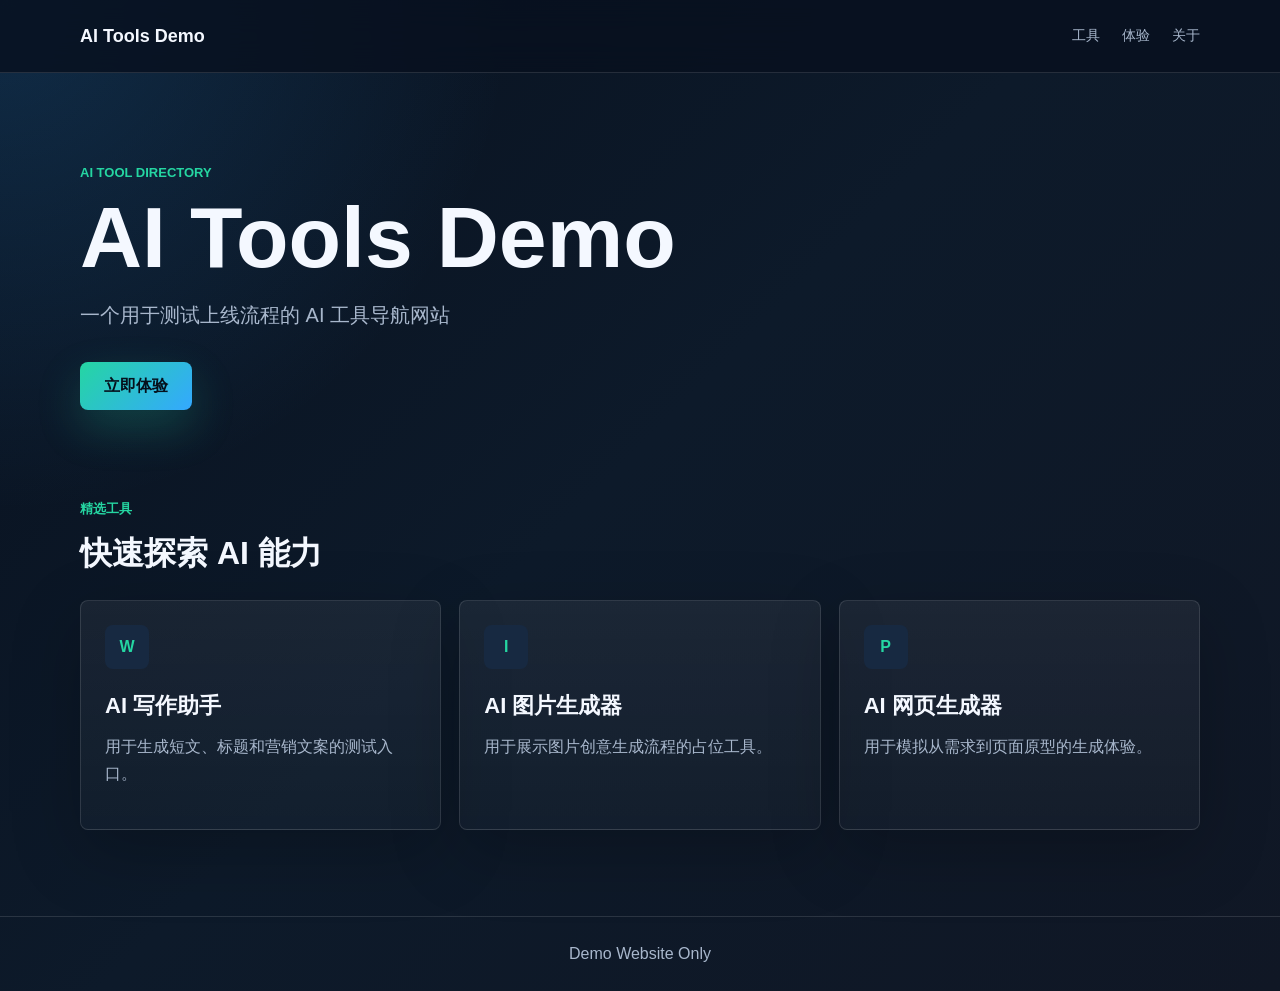
==== index.html @ 5ecd450c "Add static AI tools demo site" ====
<!DOCTYPE html>
<html lang="zh-CN">
  <head>
    <meta charset="UTF-8" />
    <meta name="viewport" content="width=device-width, initial-scale=1.0" />
    <title>AI Tools Demo</title>
    <link rel="stylesheet" href="style.css" />
  </head>
  <body>
    <header class="site-header">
      <nav class="nav" aria-label="主导航">
        <a class="brand" href="#">AI Tools Demo</a>
        <div class="nav-links">
          <a href="#tools">工具</a>
          <a href="#experience">体验</a>
          <a href="#about">关于</a>
        </div>
      </nav>
    </header>

    <main>
      <section class="hero" id="experience">
        <div class="hero-content">
          <p class="eyebrow">AI Tool Directory</p>
          <h1>AI Tools Demo</h1>
          <p class="intro">一个用于测试上线流程的 AI 工具导航网站</p>
          <button class="primary-button" type="button" id="tryButton">
            立即体验
          </button>
        </div>
      </section>

      <section class="tools-section" id="tools" aria-labelledby="tools-title">
        <div class="section-heading">
          <p class="eyebrow">精选工具</p>
          <h2 id="tools-title">快速探索 AI 能力</h2>
        </div>

        <div class="tool-grid">
          <article class="tool-card">
            <div class="tool-icon" aria-hidden="true">W</div>
            <h3>AI 写作助手</h3>
            <p>用于生成短文、标题和营销文案的测试入口。</p>
          </article>

          <article class="tool-card">
            <div class="tool-icon" aria-hidden="true">I</div>
            <h3>AI 图片生成器</h3>
            <p>用于展示图片创意生成流程的占位工具。</p>
          </article>

          <article class="tool-card">
            <div class="tool-icon" aria-hidden="true">P</div>
            <h3>AI 网页生成器</h3>
            <p>用于模拟从需求到页面原型的生成体验。</p>
          </article>
        </div>
      </section>
    </main>

    <footer class="site-footer" id="about">
      Demo Website Only
    </footer>

    <script src="script.js"></script>
  </body>
</html>
---- style.css ----
:root {
  color-scheme: dark;
  --bg: #08111f;
  --surface: #111d2e;
  --surface-light: #172941;
  --text: #f4f8ff;
  --muted: #a8b7cc;
  --line: rgba(255, 255, 255, 0.12);
  --accent: #25d6a2;
  --accent-strong: #34a8ff;
}

* {
  box-sizing: border-box;
}

body {
  margin: 0;
  min-height: 100vh;
  font-family: Arial, Helvetica, sans-serif;
  background:
    radial-gradient(circle at top left, rgba(52, 168, 255, 0.18), transparent 32rem),
    linear-gradient(135deg, #08111f 0%, #0d1a2a 48%, #101725 100%);
  color: var(--text);
}

a {
  color: inherit;
  text-decoration: none;
}

.site-header {
  position: sticky;
  top: 0;
  z-index: 10;
  border-bottom: 1px solid var(--line);
  background: rgba(8, 17, 31, 0.82);
  backdrop-filter: blur(16px);
}

.nav {
  width: min(1120px, calc(100% - 32px));
  margin: 0 auto;
  min-height: 72px;
  display: flex;
  align-items: center;
  justify-content: space-between;
  gap: 20px;
}

.brand {
  font-size: 18px;
  font-weight: 800;
}

.nav-links {
  display: flex;
  gap: 22px;
  color: var(--muted);
  font-size: 14px;
}

.nav-links a:hover {
  color: var(--text);
}

.hero {
  width: min(1120px, calc(100% - 32px));
  margin: 0 auto;
  padding: 92px 0 56px;
}

.hero-content {
  max-width: 760px;
}

.eyebrow {
  margin: 0 0 14px;
  color: var(--accent);
  font-size: 13px;
  font-weight: 700;
  letter-spacing: 0;
  text-transform: uppercase;
}

h1,
h2,
h3,
p {
  margin-top: 0;
}

h1 {
  margin-bottom: 18px;
  font-size: clamp(48px, 8vw, 86px);
  line-height: 1;
}

.intro {
  max-width: 620px;
  margin-bottom: 30px;
  color: var(--muted);
  font-size: 20px;
  line-height: 1.7;
}

.primary-button {
  min-height: 48px;
  padding: 0 24px;
  border: 0;
  border-radius: 8px;
  background: linear-gradient(135deg, var(--accent), var(--accent-strong));
  color: #05101c;
  cursor: pointer;
  font-size: 16px;
  font-weight: 800;
  box-shadow: 0 18px 44px rgba(37, 214, 162, 0.22);
}

.primary-button:hover {
  transform: translateY(-1px);
}

.tools-section {
  width: min(1120px, calc(100% - 32px));
  margin: 0 auto;
  padding: 34px 0 86px;
}

.section-heading {
  margin-bottom: 24px;
}

.section-heading h2 {
  margin-bottom: 0;
  font-size: 32px;
}

.tool-grid {
  display: grid;
  grid-template-columns: repeat(3, minmax(0, 1fr));
  gap: 18px;
}

.tool-card {
  min-height: 230px;
  padding: 24px;
  border: 1px solid var(--line);
  border-radius: 8px;
  background: linear-gradient(180deg, rgba(255, 255, 255, 0.06), rgba(255, 255, 255, 0.025));
  box-shadow: 0 22px 70px rgba(0, 0, 0, 0.22);
}

.tool-icon {
  width: 44px;
  height: 44px;
  margin-bottom: 22px;
  border-radius: 8px;
  display: grid;
  place-items: center;
  background: var(--surface-light);
  color: var(--accent);
  font-weight: 900;
}

.tool-card h3 {
  margin-bottom: 12px;
  font-size: 22px;
}

.tool-card p {
  margin-bottom: 0;
  color: var(--muted);
  line-height: 1.7;
}

.site-footer {
  border-top: 1px solid var(--line);
  padding: 28px 16px;
  color: var(--muted);
  text-align: center;
}

@media (max-width: 760px) {
  .nav {
    min-height: 64px;
    align-items: flex-start;
    flex-direction: column;
    justify-content: center;
    padding: 12px 0;
  }

  .nav-links {
    width: 100%;
    justify-content: space-between;
    gap: 12px;
  }

  .hero {
    padding: 64px 0 42px;
  }

  h1 {
    font-size: 48px;
  }

  .intro {
    font-size: 18px;
  }

  .primary-button {
    width: 100%;
  }

  .tool-grid {
    grid-template-columns: 1fr;
  }
}
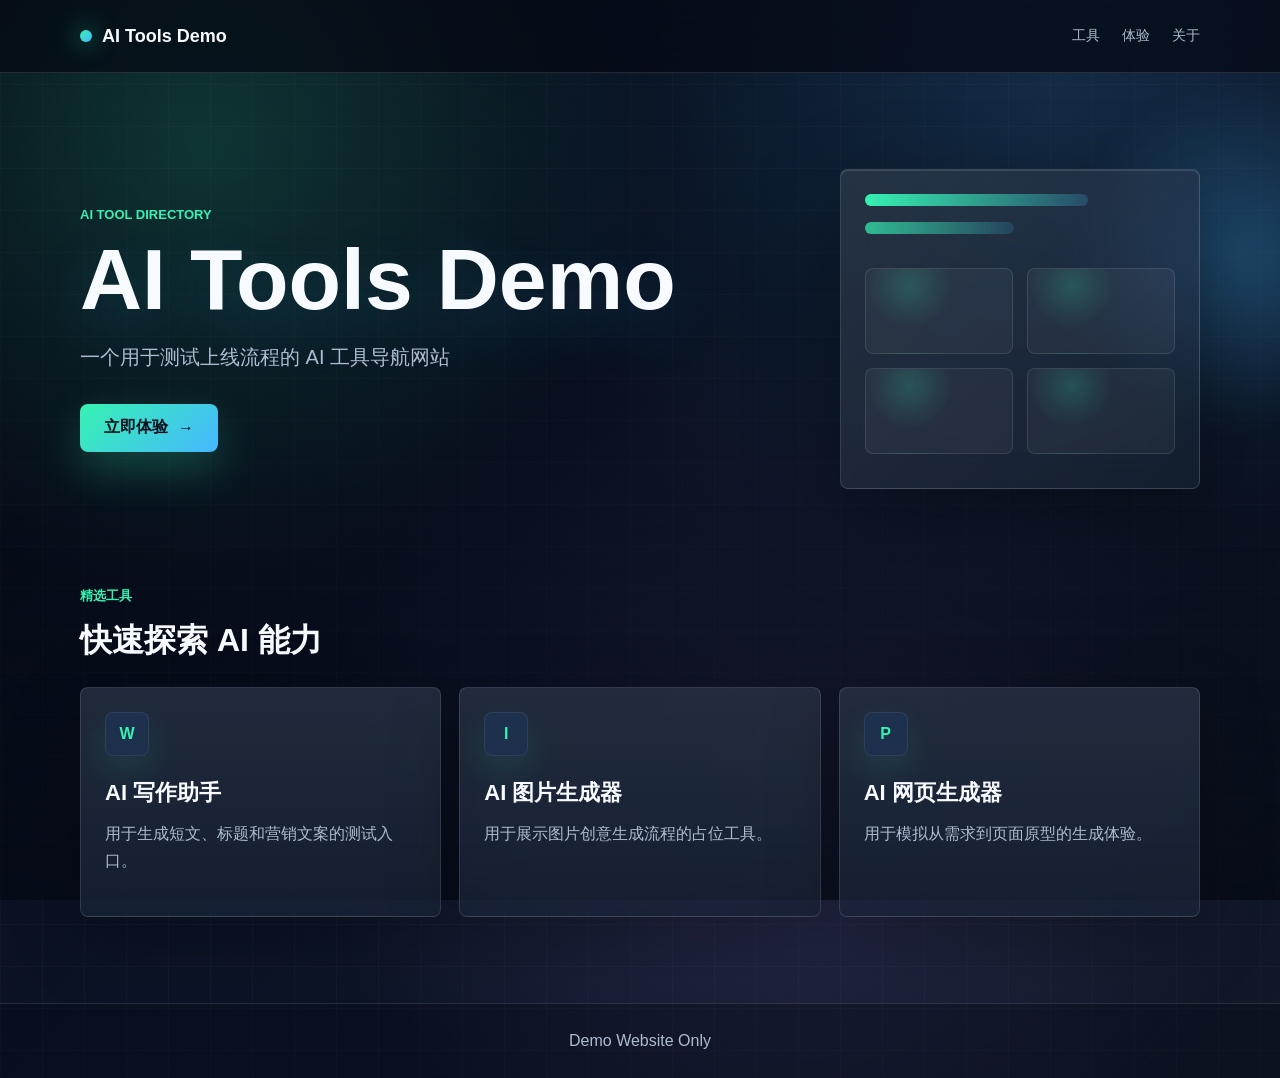
==== commit 250f090c: "initial demo website" ====
--- a/index.html
+++ b/index.html
@@ -7,9 +7,13 @@
     <link rel="stylesheet" href="style.css" />
   </head>
   <body>
+    <div class="page-glow" aria-hidden="true"></div>
     <header class="site-header">
       <nav class="nav" aria-label="主导航">
-        <a class="brand" href="#">AI Tools Demo</a>
+        <a class="brand" href="#">
+          <span class="brand-mark" aria-hidden="true"></span>
+          AI Tools Demo
+        </a>
         <div class="nav-links">
           <a href="#tools">工具</a>
           <a href="#experience">体验</a>
@@ -25,8 +29,19 @@
           <h1>AI Tools Demo</h1>
           <p class="intro">一个用于测试上线流程的 AI 工具导航网站</p>
           <button class="primary-button" type="button" id="tryButton">
-            立即体验
+            <span>立即体验</span>
+            <span aria-hidden="true">→</span>
           </button>
+        </div>
+        <div class="hero-panel" aria-hidden="true">
+          <div class="panel-line"></div>
+          <div class="panel-line short"></div>
+          <div class="panel-grid">
+            <span></span>
+            <span></span>
+            <span></span>
+            <span></span>
+          </div>
         </div>
       </section>
 
--- a/style.css
+++ b/style.css
@@ -1,13 +1,15 @@
 :root {
   color-scheme: dark;
-  --bg: #08111f;
-  --surface: #111d2e;
-  --surface-light: #172941;
-  --text: #f4f8ff;
-  --muted: #a8b7cc;
+  --bg: #050914;
+  --surface: rgba(13, 25, 46, 0.78);
+  --surface-light: rgba(29, 50, 82, 0.8);
+  --text: #f7fbff;
+  --muted: #aebbd0;
   --line: rgba(255, 255, 255, 0.12);
-  --accent: #25d6a2;
-  --accent-strong: #34a8ff;
+  --accent: #36f2b2;
+  --accent-strong: #46b7ff;
+  --accent-warm: #a78bfa;
+  --shadow: rgba(0, 0, 0, 0.36);
 }
 
 * {
@@ -19,9 +21,34 @@
   min-height: 100vh;
   font-family: Arial, Helvetica, sans-serif;
   background:
-    radial-gradient(circle at top left, rgba(52, 168, 255, 0.18), transparent 32rem),
-    linear-gradient(135deg, #08111f 0%, #0d1a2a 48%, #101725 100%);
+    linear-gradient(rgba(255, 255, 255, 0.025) 1px, transparent 1px),
+    linear-gradient(90deg, rgba(255, 255, 255, 0.025) 1px, transparent 1px),
+    radial-gradient(circle at 16% 14%, rgba(54, 242, 178, 0.22), transparent 28rem),
+    radial-gradient(circle at 82% 10%, rgba(70, 183, 255, 0.18), transparent 34rem),
+    radial-gradient(circle at 62% 74%, rgba(167, 139, 250, 0.16), transparent 30rem),
+    linear-gradient(135deg, #050914 0%, #0b1426 48%, #111827 100%);
+  background-size: 42px 42px, 42px 42px, auto, auto, auto, auto;
   color: var(--text);
+  overflow-x: hidden;
+}
+
+body::before {
+  position: fixed;
+  inset: 0;
+  pointer-events: none;
+  content: "";
+  background: linear-gradient(180deg, rgba(5, 9, 20, 0.08), rgba(5, 9, 20, 0.72));
+}
+
+.page-glow {
+  position: fixed;
+  top: 78px;
+  right: -140px;
+  width: 360px;
+  height: 360px;
+  pointer-events: none;
+  background: radial-gradient(circle, rgba(70, 183, 255, 0.28), transparent 68%);
+  filter: blur(12px);
 }
 
 a {
@@ -34,7 +61,7 @@
   top: 0;
   z-index: 10;
   border-bottom: 1px solid var(--line);
-  background: rgba(8, 17, 31, 0.82);
+  background: rgba(5, 9, 20, 0.72);
   backdrop-filter: blur(16px);
 }
 
@@ -49,8 +76,19 @@
 }
 
 .brand {
+  display: inline-flex;
+  align-items: center;
+  gap: 10px;
   font-size: 18px;
   font-weight: 800;
+}
+
+.brand-mark {
+  width: 12px;
+  height: 12px;
+  border-radius: 999px;
+  background: linear-gradient(135deg, var(--accent), var(--accent-strong));
+  box-shadow: 0 0 24px rgba(54, 242, 178, 0.82);
 }
 
 .nav-links {
@@ -60,14 +98,25 @@
   font-size: 14px;
 }
 
+.nav-links a {
+  transition: color 180ms ease, transform 180ms ease;
+}
+
 .nav-links a:hover {
   color: var(--text);
+  transform: translateY(-1px);
 }
 
 .hero {
   width: min(1120px, calc(100% - 32px));
   margin: 0 auto;
-  padding: 92px 0 56px;
+  padding: 96px 0 64px;
+  display: grid;
+  grid-template-columns: minmax(0, 1fr) 360px;
+  align-items: center;
+  gap: 44px;
+  position: relative;
+  z-index: 1;
 }
 
 .hero-content {
@@ -94,6 +143,8 @@
   margin-bottom: 18px;
   font-size: clamp(48px, 8vw, 86px);
   line-height: 1;
+  letter-spacing: 0;
+  text-shadow: 0 18px 60px rgba(70, 183, 255, 0.2);
 }
 
 .intro {
@@ -114,17 +165,71 @@
   cursor: pointer;
   font-size: 16px;
   font-weight: 800;
-  box-shadow: 0 18px 44px rgba(37, 214, 162, 0.22);
+  display: inline-flex;
+  align-items: center;
+  justify-content: center;
+  gap: 10px;
+  box-shadow: 0 18px 44px rgba(54, 242, 178, 0.24);
+  transition: transform 180ms ease, box-shadow 180ms ease, filter 180ms ease;
 }
 
 .primary-button:hover {
-  transform: translateY(-1px);
+  transform: translateY(-3px);
+  box-shadow: 0 24px 64px rgba(70, 183, 255, 0.32);
+  filter: saturate(1.12);
+}
+
+.primary-button:active {
+  transform: translateY(-1px) scale(0.99);
+}
+
+.hero-panel {
+  min-height: 320px;
+  padding: 24px;
+  border: 1px solid rgba(255, 255, 255, 0.14);
+  border-radius: 8px;
+  background:
+    linear-gradient(135deg, rgba(255, 255, 255, 0.1), rgba(255, 255, 255, 0.03)),
+    rgba(13, 25, 46, 0.45);
+  box-shadow: 0 30px 90px var(--shadow), inset 0 1px 0 rgba(255, 255, 255, 0.12);
+  backdrop-filter: blur(18px);
+}
+
+.panel-line {
+  height: 12px;
+  width: 72%;
+  margin-bottom: 16px;
+  border-radius: 999px;
+  background: linear-gradient(90deg, var(--accent), rgba(70, 183, 255, 0.2));
+}
+
+.panel-line.short {
+  width: 48%;
+  margin-bottom: 34px;
+  opacity: 0.72;
+}
+
+.panel-grid {
+  display: grid;
+  grid-template-columns: repeat(2, 1fr);
+  gap: 14px;
+}
+
+.panel-grid span {
+  min-height: 86px;
+  border: 1px solid rgba(255, 255, 255, 0.1);
+  border-radius: 8px;
+  background:
+    radial-gradient(circle at 30% 20%, rgba(54, 242, 178, 0.18), transparent 42px),
+    rgba(255, 255, 255, 0.045);
 }
 
 .tools-section {
   width: min(1120px, calc(100% - 32px));
   margin: 0 auto;
   padding: 34px 0 86px;
+  position: relative;
+  z-index: 1;
 }
 
 .section-heading {
@@ -143,15 +248,41 @@
 }
 
 .tool-card {
+  position: relative;
+  overflow: hidden;
   min-height: 230px;
   padding: 24px;
   border: 1px solid var(--line);
   border-radius: 8px;
-  background: linear-gradient(180deg, rgba(255, 255, 255, 0.06), rgba(255, 255, 255, 0.025));
-  box-shadow: 0 22px 70px rgba(0, 0, 0, 0.22);
+  background:
+    linear-gradient(180deg, rgba(255, 255, 255, 0.09), rgba(255, 255, 255, 0.035)),
+    var(--surface);
+  box-shadow: 0 22px 70px rgba(0, 0, 0, 0.25);
+  transition: transform 220ms ease, border-color 220ms ease, box-shadow 220ms ease;
+}
+
+.tool-card::before {
+  position: absolute;
+  inset: 0;
+  content: "";
+  background: linear-gradient(135deg, rgba(54, 242, 178, 0.16), transparent 42%);
+  opacity: 0;
+  transition: opacity 220ms ease;
+}
+
+.tool-card:hover {
+  transform: translateY(-8px);
+  border-color: rgba(54, 242, 178, 0.34);
+  box-shadow: 0 34px 90px rgba(0, 0, 0, 0.36);
+}
+
+.tool-card:hover::before {
+  opacity: 1;
 }
 
 .tool-icon {
+  position: relative;
+  z-index: 1;
   width: 44px;
   height: 44px;
   margin-bottom: 22px;
@@ -161,14 +292,19 @@
   background: var(--surface-light);
   color: var(--accent);
   font-weight: 900;
+  box-shadow: inset 0 0 0 1px rgba(255, 255, 255, 0.08), 0 14px 34px rgba(54, 242, 178, 0.12);
 }
 
 .tool-card h3 {
+  position: relative;
+  z-index: 1;
   margin-bottom: 12px;
   font-size: 22px;
 }
 
 .tool-card p {
+  position: relative;
+  z-index: 1;
   margin-bottom: 0;
   color: var(--muted);
   line-height: 1.7;
@@ -179,6 +315,9 @@
   padding: 28px 16px;
   color: var(--muted);
   text-align: center;
+  position: relative;
+  z-index: 1;
+  background: rgba(5, 9, 20, 0.32);
 }
 
 @media (max-width: 760px) {
@@ -197,7 +336,9 @@
   }
 
   .hero {
+    grid-template-columns: 1fr;
     padding: 64px 0 42px;
+    gap: 28px;
   }
 
   h1 {
@@ -212,6 +353,10 @@
     width: 100%;
   }
 
+  .hero-panel {
+    min-height: 220px;
+  }
+
   .tool-grid {
     grid-template-columns: 1fr;
   }
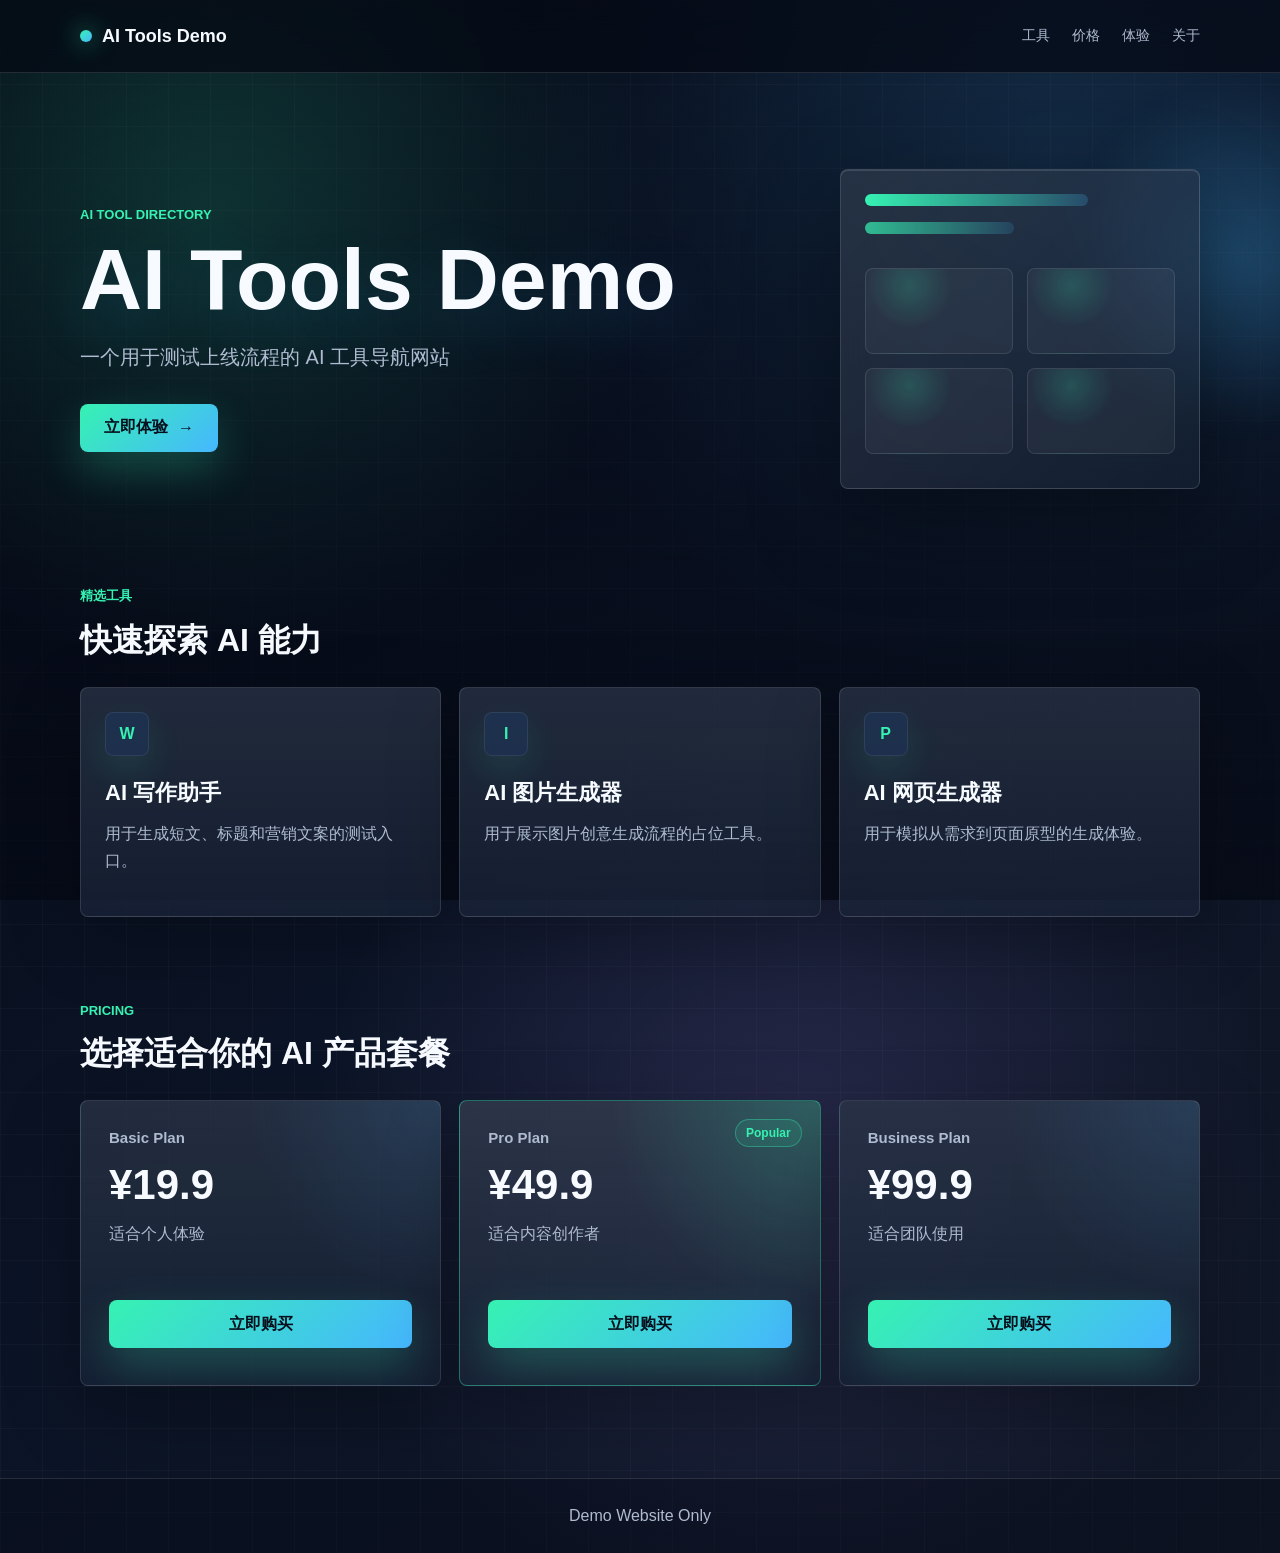
==== commit c2753289: "Add pricing plans" ====
--- a/index.html
+++ b/index.html
@@ -16,6 +16,7 @@
         </a>
         <div class="nav-links">
           <a href="#tools">工具</a>
+          <a href="#pricing">价格</a>
           <a href="#experience">体验</a>
           <a href="#about">关于</a>
         </div>
@@ -71,6 +72,37 @@
           </article>
         </div>
       </section>
+
+      <section class="pricing-section" id="pricing" aria-labelledby="pricing-title">
+        <div class="section-heading">
+          <p class="eyebrow">Pricing</p>
+          <h2 id="pricing-title">选择适合你的 AI 产品套餐</h2>
+        </div>
+
+        <div class="pricing-grid">
+          <article class="pricing-card">
+            <p class="plan-label">Basic Plan</p>
+            <h3>¥19.9</h3>
+            <p class="plan-desc">适合个人体验</p>
+            <button class="buy-button" type="button">立即购买</button>
+          </article>
+
+          <article class="pricing-card featured-plan">
+            <p class="plan-badge">Popular</p>
+            <p class="plan-label">Pro Plan</p>
+            <h3>¥49.9</h3>
+            <p class="plan-desc">适合内容创作者</p>
+            <button class="buy-button" type="button">立即购买</button>
+          </article>
+
+          <article class="pricing-card">
+            <p class="plan-label">Business Plan</p>
+            <h3>¥99.9</h3>
+            <p class="plan-desc">适合团队使用</p>
+            <button class="buy-button" type="button">立即购买</button>
+          </article>
+        </div>
+      </section>
     </main>
 
     <footer class="site-footer" id="about">
--- a/style.css
+++ b/style.css
@@ -155,7 +155,8 @@
   line-height: 1.7;
 }
 
-.primary-button {
+.primary-button,
+.buy-button {
   min-height: 48px;
   padding: 0 24px;
   border: 0;
@@ -173,13 +174,15 @@
   transition: transform 180ms ease, box-shadow 180ms ease, filter 180ms ease;
 }
 
-.primary-button:hover {
+.primary-button:hover,
+.buy-button:hover {
   transform: translateY(-3px);
   box-shadow: 0 24px 64px rgba(70, 183, 255, 0.32);
   filter: saturate(1.12);
 }
 
-.primary-button:active {
+.primary-button:active,
+.buy-button:active {
   transform: translateY(-1px) scale(0.99);
 }
 
@@ -310,6 +313,87 @@
   line-height: 1.7;
 }
 
+.pricing-section {
+  width: min(1120px, calc(100% - 32px));
+  margin: 0 auto;
+  padding: 0 0 92px;
+  position: relative;
+  z-index: 1;
+}
+
+.pricing-grid {
+  display: grid;
+  grid-template-columns: repeat(3, minmax(0, 1fr));
+  gap: 18px;
+}
+
+.pricing-card {
+  position: relative;
+  overflow: hidden;
+  min-height: 286px;
+  padding: 28px;
+  border: 1px solid var(--line);
+  border-radius: 8px;
+  background:
+    radial-gradient(circle at top right, rgba(70, 183, 255, 0.12), transparent 12rem),
+    linear-gradient(180deg, rgba(255, 255, 255, 0.095), rgba(255, 255, 255, 0.032)),
+    var(--surface);
+  box-shadow: 0 24px 76px rgba(0, 0, 0, 0.28);
+  transition: transform 220ms ease, border-color 220ms ease, box-shadow 220ms ease;
+}
+
+.pricing-card:hover {
+  transform: translateY(-8px);
+  border-color: rgba(70, 183, 255, 0.34);
+  box-shadow: 0 36px 96px rgba(0, 0, 0, 0.4);
+}
+
+.featured-plan {
+  border-color: rgba(54, 242, 178, 0.38);
+  background:
+    radial-gradient(circle at top right, rgba(54, 242, 178, 0.22), transparent 13rem),
+    linear-gradient(180deg, rgba(255, 255, 255, 0.12), rgba(255, 255, 255, 0.04)),
+    var(--surface);
+}
+
+.plan-badge {
+  position: absolute;
+  top: 18px;
+  right: 18px;
+  margin: 0;
+  padding: 6px 10px;
+  border: 1px solid rgba(54, 242, 178, 0.36);
+  border-radius: 999px;
+  color: var(--accent);
+  font-size: 12px;
+  font-weight: 800;
+  background: rgba(54, 242, 178, 0.1);
+}
+
+.plan-label {
+  margin-bottom: 18px;
+  color: var(--muted);
+  font-size: 15px;
+  font-weight: 800;
+}
+
+.pricing-card h3 {
+  margin-bottom: 14px;
+  font-size: 42px;
+  line-height: 1;
+}
+
+.plan-desc {
+  min-height: 54px;
+  margin-bottom: 26px;
+  color: var(--muted);
+  line-height: 1.7;
+}
+
+.buy-button {
+  width: 100%;
+}
+
 .site-footer {
   border-top: 1px solid var(--line);
   padding: 28px 16px;
@@ -360,4 +444,12 @@
   .tool-grid {
     grid-template-columns: 1fr;
   }
-}
+
+  .pricing-grid {
+    grid-template-columns: 1fr;
+  }
+
+  .pricing-section {
+    padding-bottom: 68px;
+  }
+}
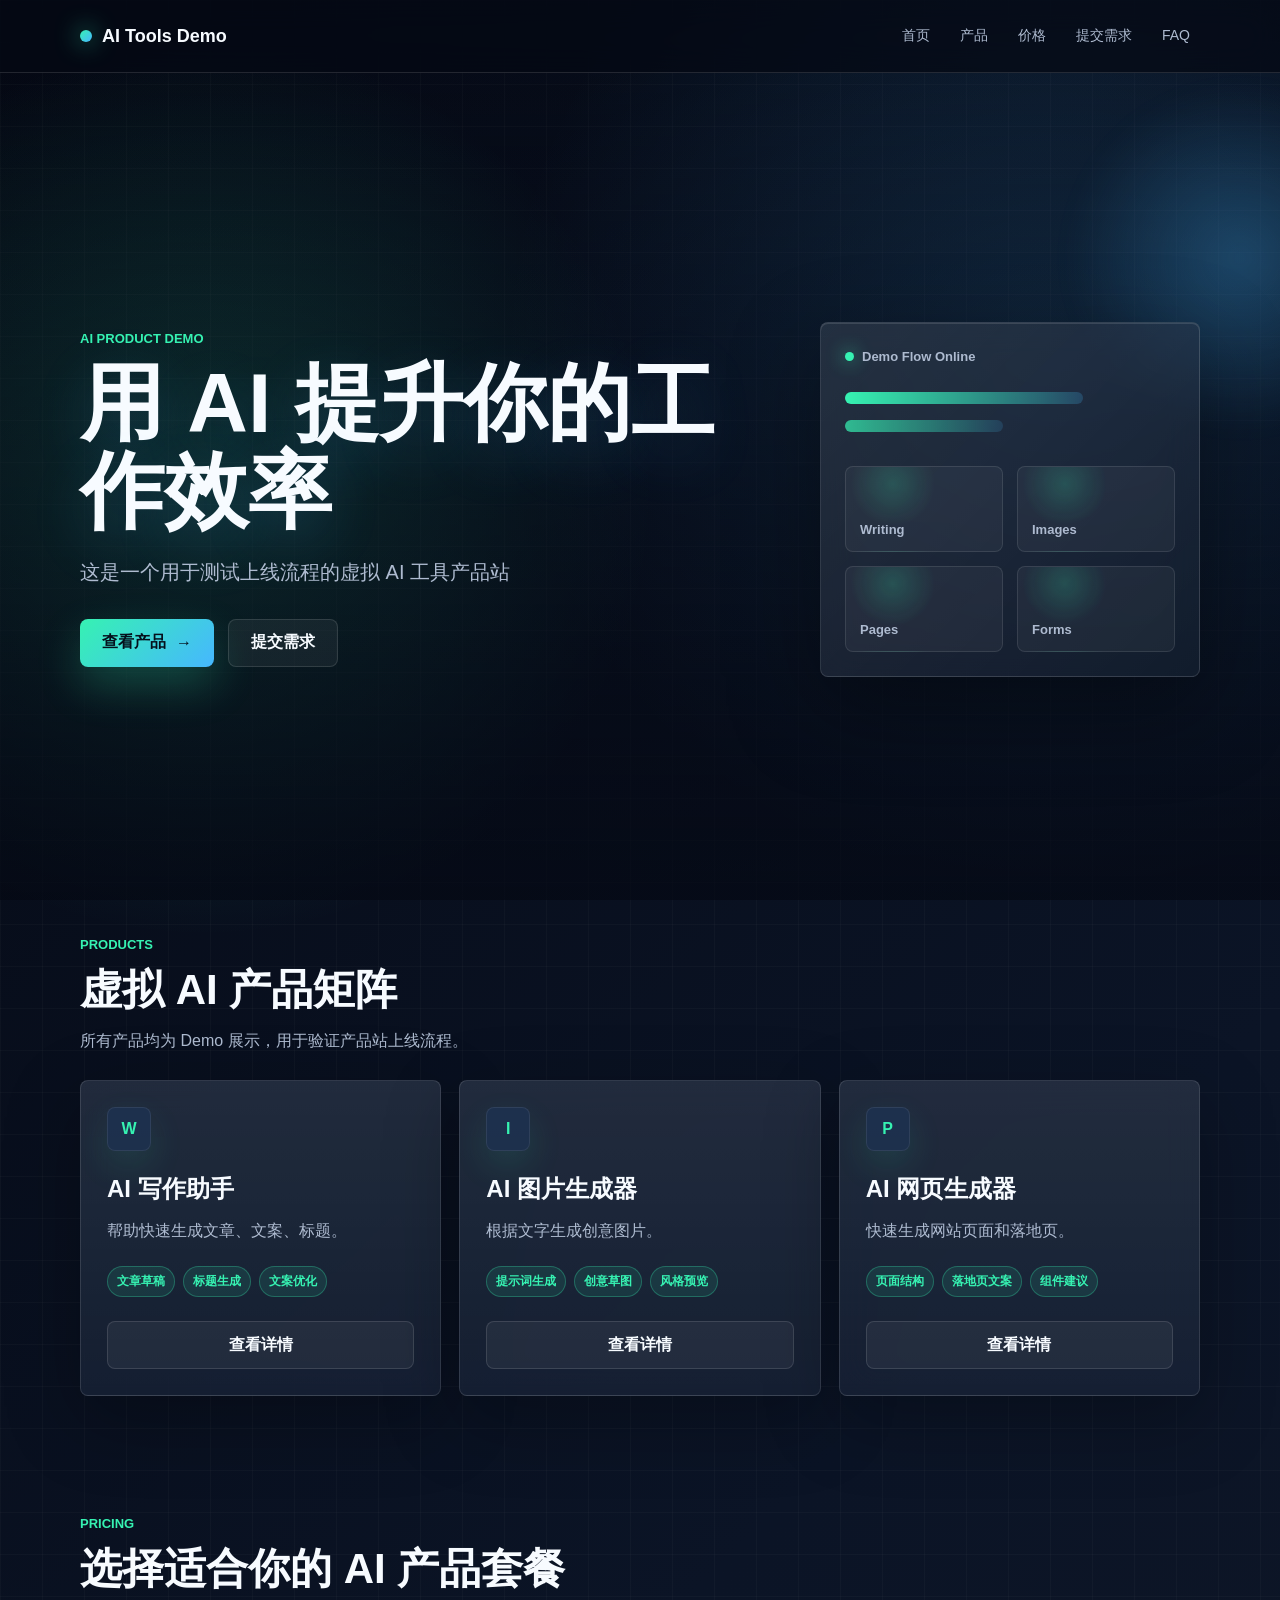
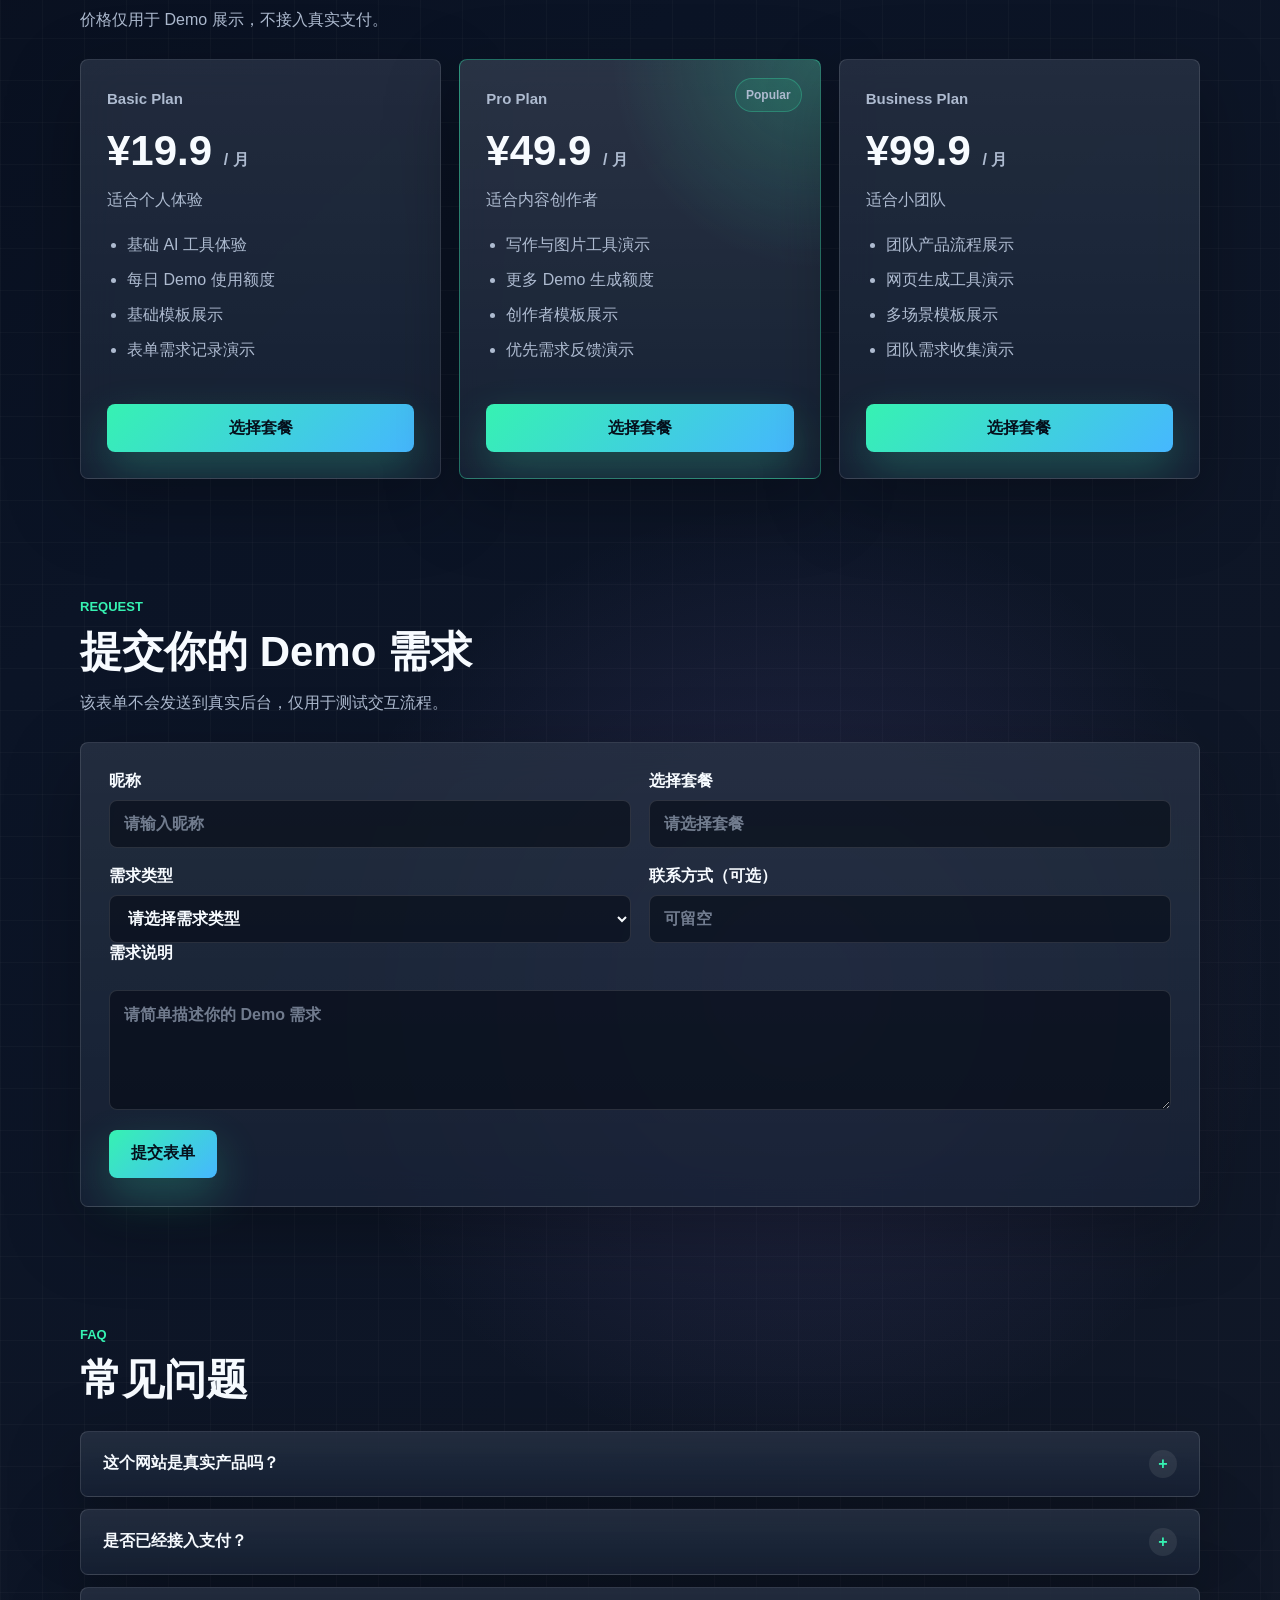
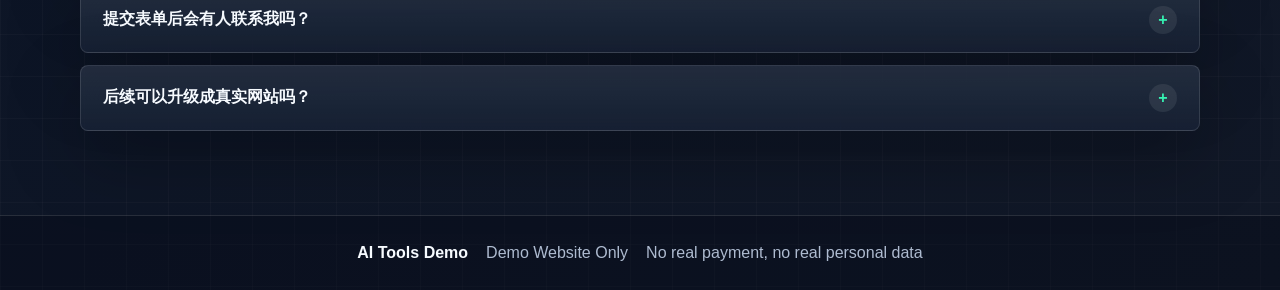
==== commit 2eb41c03: "upgrade product page pricing form logic" ====
--- a/index.html
+++ b/index.html
@@ -8,67 +8,119 @@
   </head>
   <body>
     <div class="page-glow" aria-hidden="true"></div>
+
     <header class="site-header">
       <nav class="nav" aria-label="主导航">
-        <a class="brand" href="#">
+        <a class="brand" href="#home" data-scroll-target="home">
           <span class="brand-mark" aria-hidden="true"></span>
           AI Tools Demo
         </a>
         <div class="nav-links">
-          <a href="#tools">工具</a>
-          <a href="#pricing">价格</a>
-          <a href="#experience">体验</a>
-          <a href="#about">关于</a>
+          <a href="#home" data-scroll-target="home">首页</a>
+          <a href="#products" data-scroll-target="products">产品</a>
+          <a href="#pricing" data-scroll-target="pricing">价格</a>
+          <a href="#request" data-scroll-target="request">提交需求</a>
+          <a href="#faq" data-scroll-target="faq">FAQ</a>
         </div>
       </nav>
     </header>
 
     <main>
-      <section class="hero" id="experience">
+      <section class="hero" id="home">
         <div class="hero-content">
-          <p class="eyebrow">AI Tool Directory</p>
-          <h1>AI Tools Demo</h1>
-          <p class="intro">一个用于测试上线流程的 AI 工具导航网站</p>
-          <button class="primary-button" type="button" id="tryButton">
-            <span>立即体验</span>
-            <span aria-hidden="true">→</span>
-          </button>
-        </div>
+          <p class="eyebrow">AI Product Demo</p>
+          <h1>用 AI 提升你的工作效率</h1>
+          <p class="intro">这是一个用于测试上线流程的虚拟 AI 工具产品站</p>
+          <div class="hero-actions">
+            <button class="primary-button" type="button" data-scroll-target="products">
+              <span>查看产品</span>
+              <span aria-hidden="true">→</span>
+            </button>
+            <button class="secondary-button" type="button" data-scroll-target="request">
+              提交需求
+            </button>
+          </div>
+        </div>
+
         <div class="hero-panel" aria-hidden="true">
+          <div class="panel-status">
+            <span></span>
+            Demo Flow Online
+          </div>
           <div class="panel-line"></div>
           <div class="panel-line short"></div>
           <div class="panel-grid">
-            <span></span>
-            <span></span>
-            <span></span>
-            <span></span>
-          </div>
-        </div>
-      </section>
-
-      <section class="tools-section" id="tools" aria-labelledby="tools-title">
-        <div class="section-heading">
-          <p class="eyebrow">精选工具</p>
-          <h2 id="tools-title">快速探索 AI 能力</h2>
-        </div>
-
-        <div class="tool-grid">
-          <article class="tool-card">
+            <span>Writing</span>
+            <span>Images</span>
+            <span>Pages</span>
+            <span>Forms</span>
+          </div>
+        </div>
+      </section>
+
+      <section class="products-section" id="products" aria-labelledby="products-title">
+        <div class="section-heading">
+          <p class="eyebrow">Products</p>
+          <h2 id="products-title">虚拟 AI 产品矩阵</h2>
+          <p>所有产品均为 Demo 展示，用于验证产品站上线流程。</p>
+        </div>
+
+        <div class="product-grid">
+          <article class="product-card">
             <div class="tool-icon" aria-hidden="true">W</div>
             <h3>AI 写作助手</h3>
-            <p>用于生成短文、标题和营销文案的测试入口。</p>
-          </article>
-
-          <article class="tool-card">
+            <p>帮助快速生成文章、文案、标题。</p>
+            <div class="tag-list">
+              <span>文章草稿</span>
+              <span>标题生成</span>
+              <span>文案优化</span>
+            </div>
+            <button
+              class="ghost-button detail-button"
+              type="button"
+              data-product="AI 写作助手"
+              data-detail="AI 写作助手是一个虚拟写作工具 Demo，可模拟文章生成、标题创作和文案优化流程，适合展示内容生产类 AI 产品的核心体验。"
+            >
+              查看详情
+            </button>
+          </article>
+
+          <article class="product-card">
             <div class="tool-icon" aria-hidden="true">I</div>
             <h3>AI 图片生成器</h3>
-            <p>用于展示图片创意生成流程的占位工具。</p>
-          </article>
-
-          <article class="tool-card">
+            <p>根据文字生成创意图片。</p>
+            <div class="tag-list">
+              <span>提示词生成</span>
+              <span>创意草图</span>
+              <span>风格预览</span>
+            </div>
+            <button
+              class="ghost-button detail-button"
+              type="button"
+              data-product="AI 图片生成器"
+              data-detail="AI 图片生成器是一个虚拟图像工具 Demo，可模拟通过文字描述生成图片概念、风格方向和视觉草稿的流程。"
+            >
+              查看详情
+            </button>
+          </article>
+
+          <article class="product-card">
             <div class="tool-icon" aria-hidden="true">P</div>
             <h3>AI 网页生成器</h3>
-            <p>用于模拟从需求到页面原型的生成体验。</p>
+            <p>快速生成网站页面和落地页。</p>
+            <div class="tag-list">
+              <span>页面结构</span>
+              <span>落地页文案</span>
+              <span>组件建议</span>
+            </div>
+            <button
+              class="ghost-button detail-button"
+              type="button"
+              data-product="AI 网页生成器"
+              data-detail="AI 网页生成器是一个虚拟建站工具 Demo，可模拟从需求描述到页面结构、落地页文案和组件建议的生成过程。"
+            >
+              查看详情
+            </button>
           </article>
         </div>
       </section>
@@ -77,37 +129,163 @@
         <div class="section-heading">
           <p class="eyebrow">Pricing</p>
           <h2 id="pricing-title">选择适合你的 AI 产品套餐</h2>
+          <p>价格仅用于 Demo 展示，不接入真实支付。</p>
         </div>
 
         <div class="pricing-grid">
           <article class="pricing-card">
             <p class="plan-label">Basic Plan</p>
-            <h3>¥19.9</h3>
+            <h3>¥19.9 <span>/ 月</span></h3>
             <p class="plan-desc">适合个人体验</p>
-            <button class="buy-button" type="button">立即购买</button>
+            <ul>
+              <li>基础 AI 工具体验</li>
+              <li>每日 Demo 使用额度</li>
+              <li>基础模板展示</li>
+              <li>表单需求记录演示</li>
+            </ul>
+            <button class="buy-button" type="button" data-plan="Basic Plan">
+              选择套餐
+            </button>
           </article>
 
           <article class="pricing-card featured-plan">
             <p class="plan-badge">Popular</p>
             <p class="plan-label">Pro Plan</p>
-            <h3>¥49.9</h3>
+            <h3>¥49.9 <span>/ 月</span></h3>
             <p class="plan-desc">适合内容创作者</p>
-            <button class="buy-button" type="button">立即购买</button>
+            <ul>
+              <li>写作与图片工具演示</li>
+              <li>更多 Demo 生成额度</li>
+              <li>创作者模板展示</li>
+              <li>优先需求反馈演示</li>
+            </ul>
+            <button class="buy-button" type="button" data-plan="Pro Plan">
+              选择套餐
+            </button>
           </article>
 
           <article class="pricing-card">
             <p class="plan-label">Business Plan</p>
-            <h3>¥99.9</h3>
-            <p class="plan-desc">适合团队使用</p>
-            <button class="buy-button" type="button">立即购买</button>
+            <h3>¥99.9 <span>/ 月</span></h3>
+            <p class="plan-desc">适合小团队</p>
+            <ul>
+              <li>团队产品流程展示</li>
+              <li>网页生成工具演示</li>
+              <li>多场景模板展示</li>
+              <li>团队需求收集演示</li>
+            </ul>
+            <button class="buy-button" type="button" data-plan="Business Plan">
+              选择套餐
+            </button>
+          </article>
+        </div>
+      </section>
+
+      <section class="request-section" id="request" aria-labelledby="request-title">
+        <div class="section-heading">
+          <p class="eyebrow">Request</p>
+          <h2 id="request-title">提交你的 Demo 需求</h2>
+          <p>该表单不会发送到真实后台，仅用于测试交互流程。</p>
+        </div>
+
+        <form class="request-form" id="requestForm" novalidate>
+          <div class="form-grid">
+            <label>
+              昵称
+              <input id="nickname" name="nickname" type="text" placeholder="请输入昵称" />
+            </label>
+
+            <label>
+              选择套餐
+              <input id="selectedPlan" name="selectedPlan" type="text" placeholder="请选择套餐" readonly />
+            </label>
+
+            <label>
+              需求类型
+              <select id="requestType" name="requestType">
+                <option value="">请选择需求类型</option>
+                <option value="写作工具">写作工具</option>
+                <option value="图片工具">图片工具</option>
+                <option value="网页工具">网页工具</option>
+                <option value="其他">其他</option>
+              </select>
+            </label>
+
+            <label>
+              联系方式（可选）
+              <input id="contact" name="contact" type="text" placeholder="可留空" />
+            </label>
+          </div>
+
+          <label>
+            需求说明
+            <textarea id="requestDetail" name="requestDetail" rows="5" placeholder="请简单描述你的 Demo 需求"></textarea>
+          </label>
+
+          <div class="form-actions">
+            <button class="primary-button" type="submit">提交表单</button>
+            <p class="form-message" id="formMessage" role="status" aria-live="polite"></p>
+          </div>
+        </form>
+      </section>
+
+      <section class="faq-section" id="faq" aria-labelledby="faq-title">
+        <div class="section-heading">
+          <p class="eyebrow">FAQ</p>
+          <h2 id="faq-title">常见问题</h2>
+        </div>
+
+        <div class="faq-list">
+          <article class="faq-item">
+            <button type="button" class="faq-question">
+              这个网站是真实产品吗？
+              <span aria-hidden="true">+</span>
+            </button>
+            <p class="faq-answer">不是。这个网站是虚拟 AI 产品展示 Demo，用于测试网站上线流程。</p>
+          </article>
+
+          <article class="faq-item">
+            <button type="button" class="faq-question">
+              是否已经接入支付？
+              <span aria-hidden="true">+</span>
+            </button>
+            <p class="faq-answer">没有。所有套餐和按钮都是 Demo 展示，不会触发真实支付。</p>
+          </article>
+
+          <article class="faq-item">
+            <button type="button" class="faq-question">
+              提交表单后会有人联系我吗？
+              <span aria-hidden="true">+</span>
+            </button>
+            <p class="faq-answer">不会。表单不会发送到真实后台，也不会保存或转发任何信息。</p>
+          </article>
+
+          <article class="faq-item">
+            <button type="button" class="faq-question">
+              后续可以升级成真实网站吗？
+              <span aria-hidden="true">+</span>
+            </button>
+            <p class="faq-answer">可以。后续可以接入真实后台、支付、用户系统和数据存储。</p>
           </article>
         </div>
       </section>
     </main>
 
-    <footer class="site-footer" id="about">
-      Demo Website Only
+    <footer class="site-footer">
+      <strong>AI Tools Demo</strong>
+      <span>Demo Website Only</span>
+      <span>No real payment, no real personal data</span>
     </footer>
+
+    <div class="modal" id="productModal" aria-hidden="true">
+      <div class="modal-backdrop" data-close-modal></div>
+      <section class="modal-panel" role="dialog" aria-modal="true" aria-labelledby="modalTitle">
+        <button class="modal-close" type="button" aria-label="关闭弹窗" data-close-modal>×</button>
+        <p class="eyebrow">Product Detail</p>
+        <h2 id="modalTitle">产品详情</h2>
+        <p id="modalText"></p>
+      </section>
+    </div>
 
     <script src="script.js"></script>
   </body>
--- a/style.css
+++ b/style.css
@@ -9,11 +9,16 @@
   --accent: #36f2b2;
   --accent-strong: #46b7ff;
   --accent-warm: #a78bfa;
+  --danger: #ff8f8f;
   --shadow: rgba(0, 0, 0, 0.36);
 }
 
 * {
   box-sizing: border-box;
+}
+
+html {
+  scroll-behavior: smooth;
 }
 
 body {
@@ -37,7 +42,23 @@
   inset: 0;
   pointer-events: none;
   content: "";
-  background: linear-gradient(180deg, rgba(5, 9, 20, 0.08), rgba(5, 9, 20, 0.72));
+  background: linear-gradient(180deg, rgba(5, 9, 20, 0.06), rgba(5, 9, 20, 0.72));
+}
+
+button,
+input,
+select,
+textarea {
+  font: inherit;
+}
+
+button {
+  cursor: pointer;
+}
+
+a {
+  color: inherit;
+  text-decoration: none;
 }
 
 .page-glow {
@@ -51,15 +72,10 @@
   filter: blur(12px);
 }
 
-a {
-  color: inherit;
-  text-decoration: none;
-}
-
 .site-header {
   position: sticky;
   top: 0;
-  z-index: 10;
+  z-index: 20;
   border-bottom: 1px solid var(--line);
   background: rgba(5, 9, 20, 0.72);
   backdrop-filter: blur(16px);
@@ -79,6 +95,7 @@
   display: inline-flex;
   align-items: center;
   gap: 10px;
+  flex: 0 0 auto;
   font-size: 18px;
   font-weight: 800;
 }
@@ -93,30 +110,49 @@
 
 .nav-links {
   display: flex;
-  gap: 22px;
+  flex-wrap: wrap;
+  justify-content: flex-end;
+  gap: 10px;
   color: var(--muted);
   font-size: 14px;
 }
 
 .nav-links a {
-  transition: color 180ms ease, transform 180ms ease;
+  min-height: 34px;
+  padding: 8px 10px;
+  border-radius: 8px;
+  transition: color 180ms ease, background 180ms ease, transform 180ms ease;
 }
 
 .nav-links a:hover {
   color: var(--text);
+  background: rgba(255, 255, 255, 0.07);
   transform: translateY(-1px);
 }
 
-.hero {
+main,
+.site-footer {
+  position: relative;
+  z-index: 1;
+}
+
+.hero,
+.products-section,
+.pricing-section,
+.request-section,
+.faq-section {
   width: min(1120px, calc(100% - 32px));
   margin: 0 auto;
-  padding: 96px 0 64px;
-  display: grid;
-  grid-template-columns: minmax(0, 1fr) 360px;
+  scroll-margin-top: 96px;
+}
+
+.hero {
+  min-height: calc(100vh - 72px);
+  padding: 96px 0 72px;
+  display: grid;
+  grid-template-columns: minmax(0, 1fr) 380px;
   align-items: center;
   gap: 44px;
-  position: relative;
-  z-index: 1;
 }
 
 .hero-content {
@@ -127,7 +163,7 @@
   margin: 0 0 14px;
   color: var(--accent);
   font-size: 13px;
-  font-weight: 700;
+  font-weight: 800;
   letter-spacing: 0;
   text-transform: uppercase;
 }
@@ -140,62 +176,132 @@
 }
 
 h1 {
-  margin-bottom: 18px;
-  font-size: clamp(48px, 8vw, 86px);
-  line-height: 1;
+  margin-bottom: 20px;
+  font-size: clamp(46px, 7vw, 84px);
+  line-height: 1.04;
   letter-spacing: 0;
   text-shadow: 0 18px 60px rgba(70, 183, 255, 0.2);
 }
 
+h2 {
+  margin-bottom: 12px;
+  font-size: clamp(30px, 4vw, 42px);
+  line-height: 1.16;
+}
+
 .intro {
-  max-width: 620px;
+  max-width: 640px;
   margin-bottom: 30px;
   color: var(--muted);
   font-size: 20px;
   line-height: 1.7;
 }
 
+.hero-actions,
+.form-actions {
+  display: flex;
+  align-items: center;
+  flex-wrap: wrap;
+  gap: 14px;
+}
+
+.primary-button,
+.secondary-button,
+.ghost-button,
+.buy-button {
+  min-height: 48px;
+  padding: 0 22px;
+  border-radius: 8px;
+  font-size: 16px;
+  font-weight: 800;
+  transition: transform 180ms ease, box-shadow 180ms ease, filter 180ms ease, border-color 180ms ease, background 180ms ease;
+}
+
 .primary-button,
 .buy-button {
-  min-height: 48px;
-  padding: 0 24px;
   border: 0;
-  border-radius: 8px;
-  background: linear-gradient(135deg, var(--accent), var(--accent-strong));
-  color: #05101c;
-  cursor: pointer;
-  font-size: 16px;
-  font-weight: 800;
   display: inline-flex;
   align-items: center;
   justify-content: center;
   gap: 10px;
+  background: linear-gradient(135deg, var(--accent), var(--accent-strong));
+  color: #05101c;
   box-shadow: 0 18px 44px rgba(54, 242, 178, 0.24);
-  transition: transform 180ms ease, box-shadow 180ms ease, filter 180ms ease;
+}
+
+.secondary-button,
+.ghost-button {
+  border: 1px solid var(--line);
+  background: rgba(255, 255, 255, 0.055);
+  color: var(--text);
+}
+
+.primary-button:hover,
+.buy-button:hover,
+.secondary-button:hover,
+.ghost-button:hover {
+  transform: translateY(-3px);
+  filter: saturate(1.12);
 }
 
 .primary-button:hover,
 .buy-button:hover {
-  transform: translateY(-3px);
   box-shadow: 0 24px 64px rgba(70, 183, 255, 0.32);
-  filter: saturate(1.12);
+}
+
+.secondary-button:hover,
+.ghost-button:hover {
+  border-color: rgba(54, 242, 178, 0.36);
+  background: rgba(54, 242, 178, 0.09);
 }
 
 .primary-button:active,
-.buy-button:active {
+.buy-button:active,
+.secondary-button:active,
+.ghost-button:active {
   transform: translateY(-1px) scale(0.99);
 }
 
+.hero-panel,
+.product-card,
+.pricing-card,
+.request-form,
+.faq-item,
+.modal-panel {
+  border: 1px solid var(--line);
+  border-radius: 8px;
+  background:
+    linear-gradient(180deg, rgba(255, 255, 255, 0.09), rgba(255, 255, 255, 0.035)),
+    var(--surface);
+  box-shadow: 0 24px 76px rgba(0, 0, 0, 0.28);
+  backdrop-filter: blur(18px);
+}
+
 .hero-panel {
-  min-height: 320px;
+  min-height: 340px;
   padding: 24px;
-  border: 1px solid rgba(255, 255, 255, 0.14);
-  border-radius: 8px;
   background:
     linear-gradient(135deg, rgba(255, 255, 255, 0.1), rgba(255, 255, 255, 0.03)),
     rgba(13, 25, 46, 0.45);
   box-shadow: 0 30px 90px var(--shadow), inset 0 1px 0 rgba(255, 255, 255, 0.12);
-  backdrop-filter: blur(18px);
+}
+
+.panel-status {
+  display: inline-flex;
+  align-items: center;
+  gap: 8px;
+  margin-bottom: 28px;
+  color: var(--muted);
+  font-size: 13px;
+  font-weight: 800;
+}
+
+.panel-status span {
+  width: 9px;
+  height: 9px;
+  border-radius: 999px;
+  background: var(--accent);
+  box-shadow: 0 0 18px rgba(54, 242, 178, 0.9);
 }
 
 .panel-line {
@@ -220,51 +326,55 @@
 
 .panel-grid span {
   min-height: 86px;
+  padding: 14px;
   border: 1px solid rgba(255, 255, 255, 0.1);
   border-radius: 8px;
+  display: flex;
+  align-items: flex-end;
+  color: var(--muted);
+  font-size: 13px;
+  font-weight: 800;
   background:
     radial-gradient(circle at 30% 20%, rgba(54, 242, 178, 0.18), transparent 42px),
     rgba(255, 255, 255, 0.045);
 }
 
-.tools-section {
-  width: min(1120px, calc(100% - 32px));
-  margin: 0 auto;
-  padding: 34px 0 86px;
-  position: relative;
-  z-index: 1;
+.products-section,
+.pricing-section,
+.request-section,
+.faq-section {
+  padding: 36px 0 84px;
 }
 
 .section-heading {
-  margin-bottom: 24px;
-}
-
-.section-heading h2 {
+  max-width: 720px;
+  margin-bottom: 26px;
+}
+
+.section-heading p:not(.eyebrow) {
   margin-bottom: 0;
-  font-size: 32px;
-}
-
-.tool-grid {
+  color: var(--muted);
+  line-height: 1.7;
+}
+
+.product-grid,
+.pricing-grid {
   display: grid;
   grid-template-columns: repeat(3, minmax(0, 1fr));
   gap: 18px;
 }
 
-.tool-card {
+.product-card,
+.pricing-card {
   position: relative;
   overflow: hidden;
-  min-height: 230px;
-  padding: 24px;
-  border: 1px solid var(--line);
-  border-radius: 8px;
-  background:
-    linear-gradient(180deg, rgba(255, 255, 255, 0.09), rgba(255, 255, 255, 0.035)),
-    var(--surface);
-  box-shadow: 0 22px 70px rgba(0, 0, 0, 0.25);
+  min-height: 300px;
+  padding: 26px;
   transition: transform 220ms ease, border-color 220ms ease, box-shadow 220ms ease;
 }
 
-.tool-card::before {
+.product-card::before,
+.pricing-card::before {
   position: absolute;
   inset: 0;
   content: "";
@@ -273,19 +383,25 @@
   transition: opacity 220ms ease;
 }
 
-.tool-card:hover {
+.product-card:hover,
+.pricing-card:hover {
   transform: translateY(-8px);
   border-color: rgba(54, 242, 178, 0.34);
-  box-shadow: 0 34px 90px rgba(0, 0, 0, 0.36);
-}
-
-.tool-card:hover::before {
+  box-shadow: 0 36px 96px rgba(0, 0, 0, 0.4);
+}
+
+.product-card:hover::before,
+.pricing-card:hover::before {
   opacity: 1;
 }
 
-.tool-icon {
+.product-card > *,
+.pricing-card > * {
   position: relative;
   z-index: 1;
+}
+
+.tool-icon {
   width: 44px;
   height: 44px;
   margin-bottom: 22px;
@@ -298,54 +414,47 @@
   box-shadow: inset 0 0 0 1px rgba(255, 255, 255, 0.08), 0 14px 34px rgba(54, 242, 178, 0.12);
 }
 
-.tool-card h3 {
-  position: relative;
-  z-index: 1;
+.product-card h3 {
   margin-bottom: 12px;
-  font-size: 22px;
-}
-
-.tool-card p {
-  position: relative;
-  z-index: 1;
-  margin-bottom: 0;
+  font-size: 24px;
+}
+
+.product-card p,
+.pricing-card p,
+.pricing-card li {
   color: var(--muted);
   line-height: 1.7;
 }
 
-.pricing-section {
-  width: min(1120px, calc(100% - 32px));
-  margin: 0 auto;
-  padding: 0 0 92px;
-  position: relative;
-  z-index: 1;
-}
-
-.pricing-grid {
-  display: grid;
-  grid-template-columns: repeat(3, minmax(0, 1fr));
-  gap: 18px;
+.tag-list {
+  display: flex;
+  flex-wrap: wrap;
+  gap: 8px;
+  margin: 22px 0 24px;
+}
+
+.tag-list span,
+.plan-badge {
+  border: 1px solid rgba(54, 242, 178, 0.28);
+  border-radius: 999px;
+  color: var(--accent);
+  background: rgba(54, 242, 178, 0.1);
+  font-size: 12px;
+  font-weight: 800;
+}
+
+.tag-list span {
+  padding: 6px 9px;
+}
+
+.ghost-button {
+  width: 100%;
 }
 
 .pricing-card {
-  position: relative;
-  overflow: hidden;
-  min-height: 286px;
-  padding: 28px;
-  border: 1px solid var(--line);
-  border-radius: 8px;
-  background:
-    radial-gradient(circle at top right, rgba(70, 183, 255, 0.12), transparent 12rem),
-    linear-gradient(180deg, rgba(255, 255, 255, 0.095), rgba(255, 255, 255, 0.032)),
-    var(--surface);
-  box-shadow: 0 24px 76px rgba(0, 0, 0, 0.28);
-  transition: transform 220ms ease, border-color 220ms ease, box-shadow 220ms ease;
-}
-
-.pricing-card:hover {
-  transform: translateY(-8px);
-  border-color: rgba(70, 183, 255, 0.34);
-  box-shadow: 0 36px 96px rgba(0, 0, 0, 0.4);
+  min-height: 420px;
+  display: flex;
+  flex-direction: column;
 }
 
 .featured-plan {
@@ -362,17 +471,10 @@
   right: 18px;
   margin: 0;
   padding: 6px 10px;
-  border: 1px solid rgba(54, 242, 178, 0.36);
-  border-radius: 999px;
-  color: var(--accent);
-  font-size: 12px;
-  font-weight: 800;
-  background: rgba(54, 242, 178, 0.1);
 }
 
 .plan-label {
   margin-bottom: 18px;
-  color: var(--muted);
   font-size: 15px;
   font-weight: 800;
 }
@@ -383,45 +485,240 @@
   line-height: 1;
 }
 
+.pricing-card h3 span {
+  color: var(--muted);
+  font-size: 16px;
+}
+
 .plan-desc {
-  min-height: 54px;
-  margin-bottom: 26px;
-  color: var(--muted);
-  line-height: 1.7;
+  margin-bottom: 18px;
+}
+
+.pricing-card ul {
+  margin: 0 0 28px;
+  padding-left: 20px;
+}
+
+.pricing-card li {
+  margin-bottom: 8px;
 }
 
 .buy-button {
   width: 100%;
+  margin-top: auto;
+}
+
+.request-form {
+  padding: 28px;
+}
+
+.form-grid {
+  display: grid;
+  grid-template-columns: repeat(2, minmax(0, 1fr));
+  gap: 18px;
+}
+
+label {
+  display: grid;
+  gap: 8px;
+  color: var(--text);
+  font-weight: 800;
+}
+
+input,
+select,
+textarea {
+  width: 100%;
+  border: 1px solid var(--line);
+  border-radius: 8px;
+  outline: none;
+  background: rgba(5, 9, 20, 0.58);
+  color: var(--text);
+}
+
+input,
+select {
+  min-height: 48px;
+  padding: 0 14px;
+}
+
+textarea {
+  margin-top: 18px;
+  padding: 14px;
+  resize: vertical;
+}
+
+input:focus,
+select:focus,
+textarea:focus {
+  border-color: rgba(54, 242, 178, 0.52);
+  box-shadow: 0 0 0 3px rgba(54, 242, 178, 0.12);
+}
+
+input::placeholder,
+textarea::placeholder {
+  color: rgba(174, 187, 208, 0.62);
+}
+
+.form-actions {
+  margin-top: 20px;
+}
+
+.form-message {
+  margin: 0;
+  color: var(--muted);
+  font-weight: 800;
+}
+
+.form-message.success {
+  color: var(--accent);
+}
+
+.form-message.error {
+  color: var(--danger);
+}
+
+.faq-list {
+  display: grid;
+  gap: 12px;
+}
+
+.faq-item {
+  overflow: hidden;
+}
+
+.faq-question {
+  width: 100%;
+  min-height: 64px;
+  padding: 0 22px;
+  border: 0;
+  display: flex;
+  align-items: center;
+  justify-content: space-between;
+  gap: 16px;
+  background: transparent;
+  color: var(--text);
+  text-align: left;
+  font-weight: 900;
+}
+
+.faq-question span {
+  width: 28px;
+  height: 28px;
+  border-radius: 999px;
+  display: grid;
+  place-items: center;
+  background: rgba(255, 255, 255, 0.08);
+  color: var(--accent);
+  flex: 0 0 auto;
+}
+
+.faq-answer {
+  display: none;
+  margin: 0;
+  padding: 0 22px 22px;
+  color: var(--muted);
+  line-height: 1.7;
+}
+
+.faq-item.open .faq-answer {
+  display: block;
+}
+
+.faq-item.open .faq-question span {
+  background: rgba(54, 242, 178, 0.14);
 }
 
 .site-footer {
   border-top: 1px solid var(--line);
   padding: 28px 16px;
+  display: flex;
+  align-items: center;
+  justify-content: center;
+  flex-wrap: wrap;
+  gap: 12px 18px;
   color: var(--muted);
   text-align: center;
+  background: rgba(5, 9, 20, 0.32);
+}
+
+.site-footer strong {
+  color: var(--text);
+}
+
+.modal {
+  position: fixed;
+  inset: 0;
+  z-index: 50;
+  display: none;
+  place-items: center;
+  padding: 20px;
+}
+
+.modal.open {
+  display: grid;
+}
+
+.modal-backdrop {
+  position: absolute;
+  inset: 0;
+  background: rgba(0, 0, 0, 0.64);
+  backdrop-filter: blur(10px);
+}
+
+.modal-panel {
   position: relative;
   z-index: 1;
-  background: rgba(5, 9, 20, 0.32);
-}
-
-@media (max-width: 760px) {
+  width: min(520px, 100%);
+  padding: 30px;
+}
+
+.modal-panel h2 {
+  margin-bottom: 14px;
+}
+
+.modal-panel p:last-child {
+  margin-bottom: 0;
+  color: var(--muted);
+  line-height: 1.8;
+}
+
+.modal-close {
+  position: absolute;
+  top: 16px;
+  right: 16px;
+  width: 34px;
+  height: 34px;
+  border: 1px solid var(--line);
+  border-radius: 8px;
+  background: rgba(255, 255, 255, 0.07);
+  color: var(--text);
+  font-size: 22px;
+  line-height: 1;
+}
+
+@media (max-width: 860px) {
   .nav {
-    min-height: 64px;
+    min-height: auto;
     align-items: flex-start;
     flex-direction: column;
-    justify-content: center;
-    padding: 12px 0;
+    padding: 14px 0;
   }
 
   .nav-links {
     width: 100%;
-    justify-content: space-between;
-    gap: 12px;
+    justify-content: flex-start;
+    gap: 6px;
+  }
+
+  .nav-links a {
+    padding: 8px 9px;
   }
 
   .hero {
+    min-height: auto;
     grid-template-columns: 1fr;
-    padding: 64px 0 42px;
+    padding: 64px 0 48px;
     gap: 28px;
   }
 
@@ -433,23 +730,63 @@
     font-size: 18px;
   }
 
-  .primary-button {
+  .hero-actions,
+  .form-actions {
+    align-items: stretch;
+    flex-direction: column;
+  }
+
+  .primary-button,
+  .secondary-button {
     width: 100%;
   }
 
   .hero-panel {
-    min-height: 220px;
-  }
-
-  .tool-grid {
+    min-height: 240px;
+  }
+
+  .product-grid,
+  .pricing-grid,
+  .form-grid {
     grid-template-columns: 1fr;
   }
 
-  .pricing-grid {
+  .products-section,
+  .pricing-section,
+  .request-section,
+  .faq-section {
+    padding: 32px 0 64px;
+  }
+
+  .pricing-card {
+    min-height: 0;
+  }
+
+  .request-form {
+    padding: 22px;
+  }
+}
+
+@media (max-width: 460px) {
+  .hero,
+  .products-section,
+  .pricing-section,
+  .request-section,
+  .faq-section,
+  .nav {
+    width: min(100% - 24px, 1120px);
+  }
+
+  h1 {
+    font-size: 40px;
+  }
+
+  .panel-grid {
     grid-template-columns: 1fr;
   }
 
-  .pricing-section {
-    padding-bottom: 68px;
-  }
-}
+  .site-footer {
+    align-items: center;
+    flex-direction: column;
+  }
+}
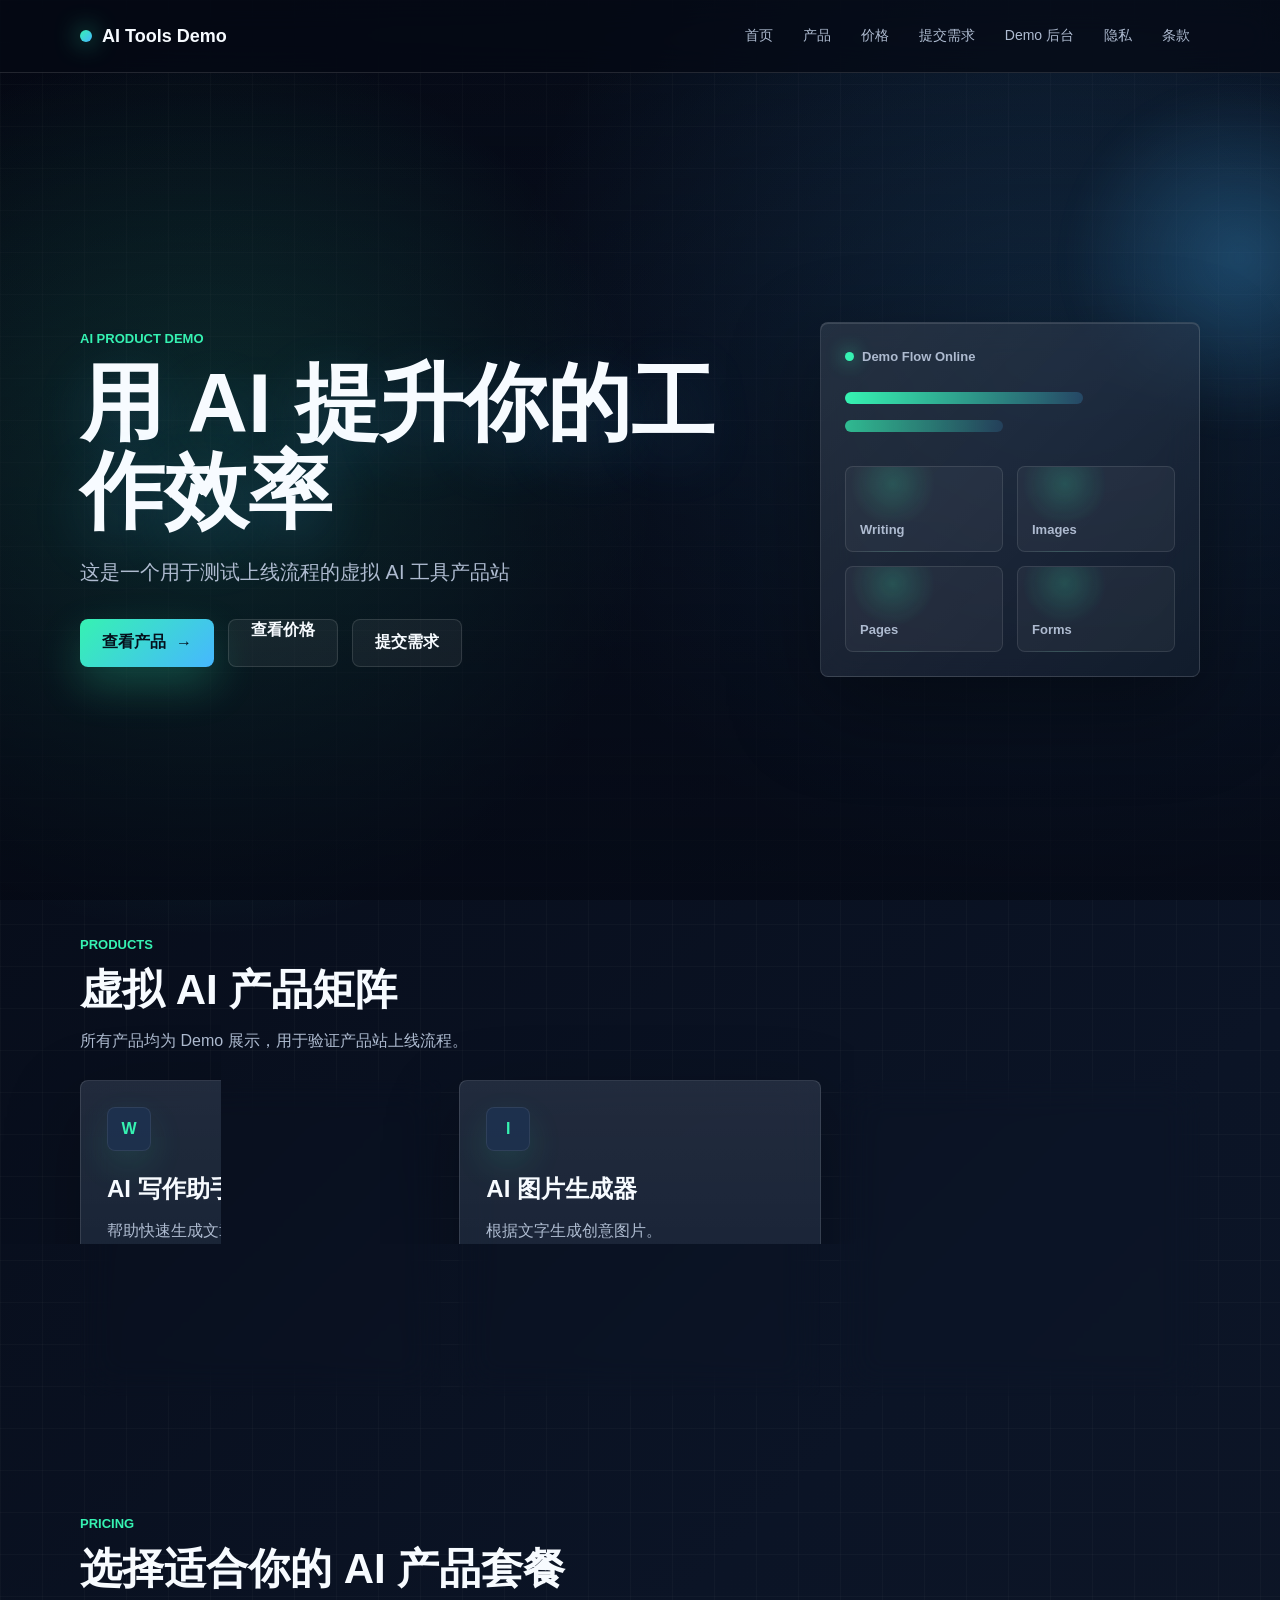
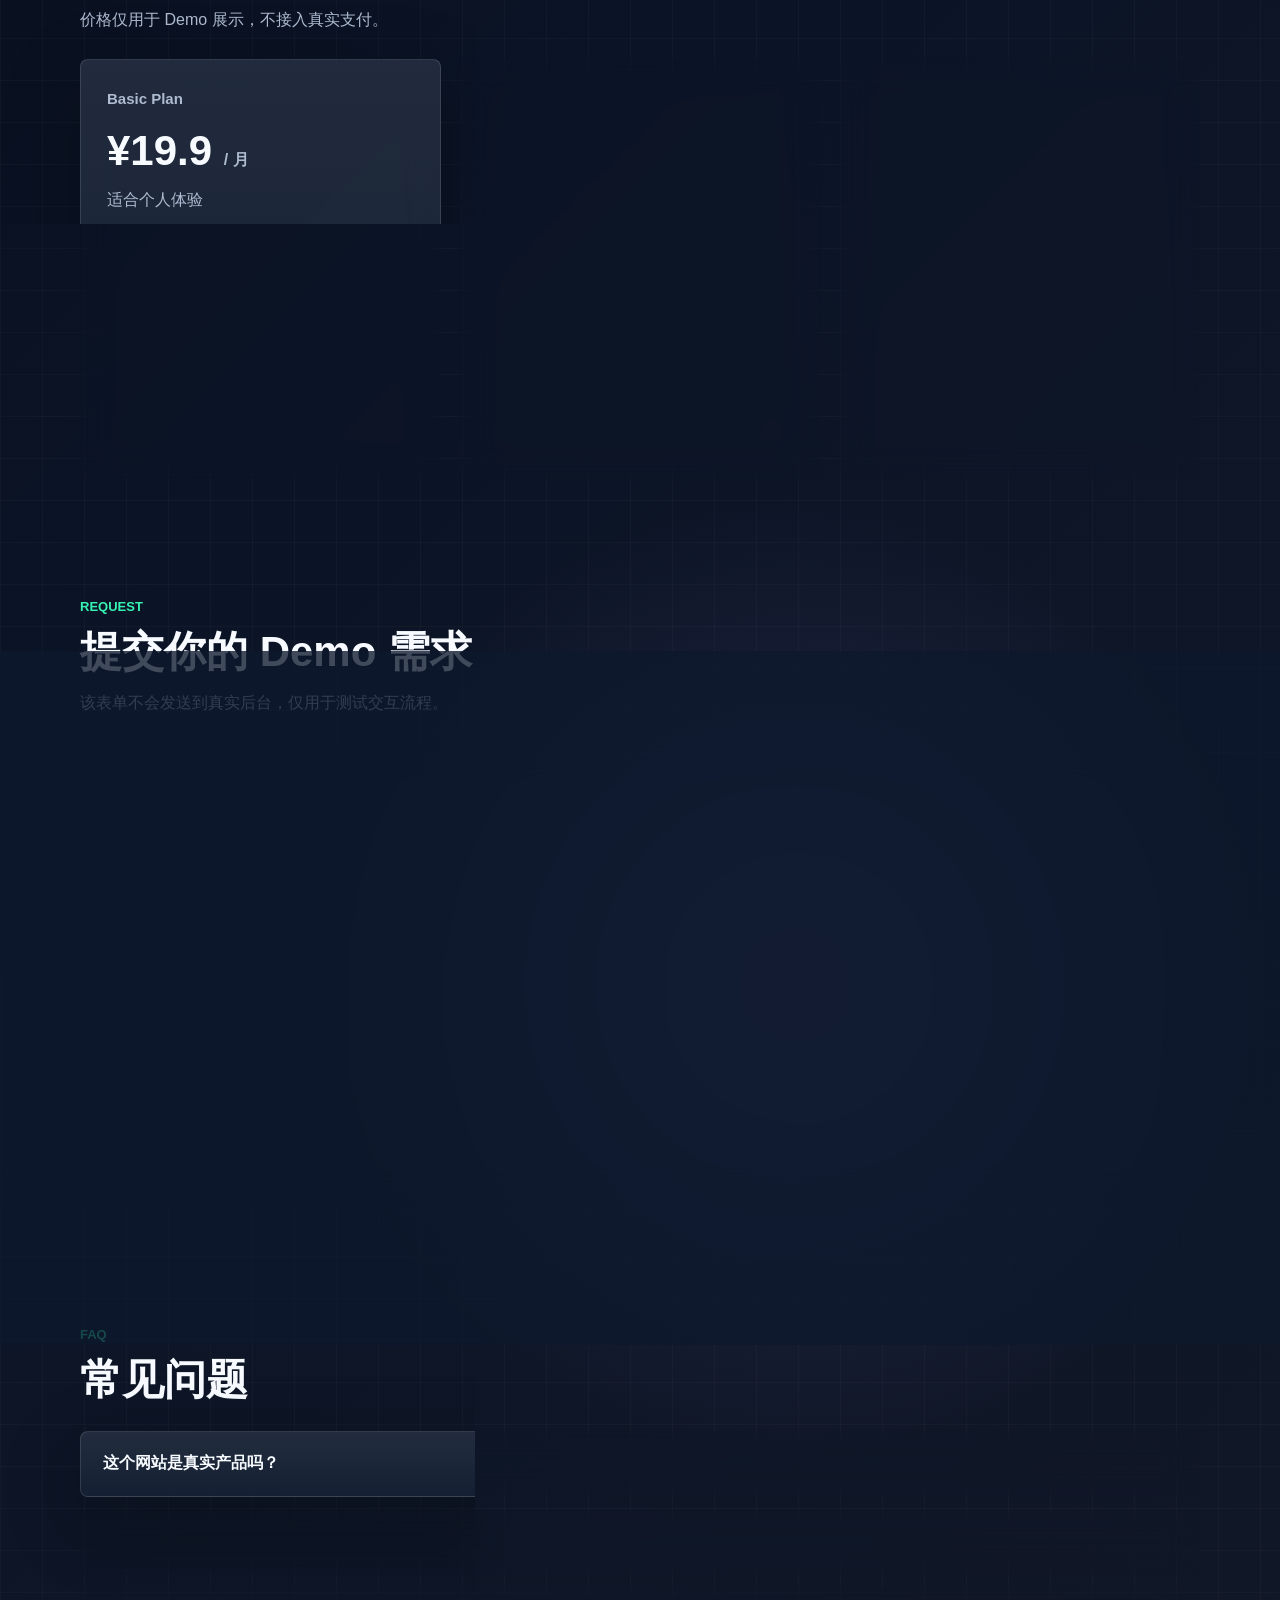
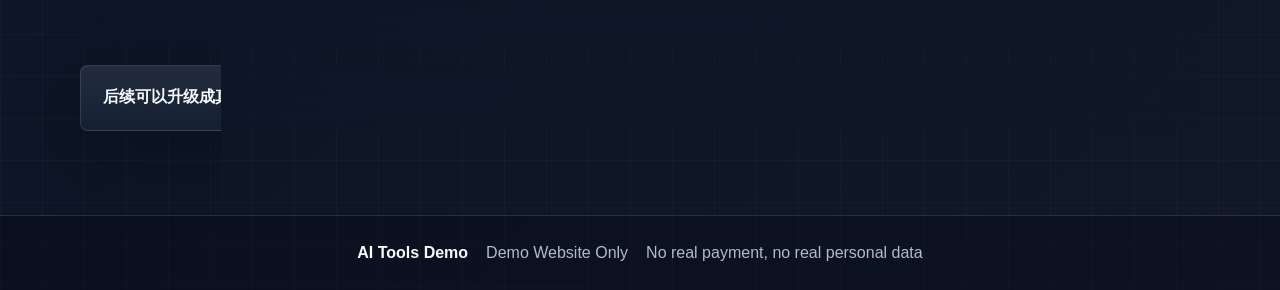
==== commit fed906da: "add multipage demo site" ====
--- a/index.html
+++ b/index.html
@@ -3,7 +3,11 @@
   <head>
     <meta charset="UTF-8" />
     <meta name="viewport" content="width=device-width, initial-scale=1.0" />
-    <title>AI Tools Demo</title>
+    <meta
+      name="description"
+      content="AI Tools Demo 是一个用于学习和测试上线流程的虚拟 AI 产品展示网站。"
+    />
+    <title>AI Tools Demo | 虚拟 AI 产品展示站</title>
     <link rel="stylesheet" href="style.css" />
   </head>
   <body>
@@ -11,16 +15,18 @@
 
     <header class="site-header">
       <nav class="nav" aria-label="主导航">
-        <a class="brand" href="#home" data-scroll-target="home">
+        <a class="brand" href="index.html">
           <span class="brand-mark" aria-hidden="true"></span>
           AI Tools Demo
         </a>
         <div class="nav-links">
-          <a href="#home" data-scroll-target="home">首页</a>
-          <a href="#products" data-scroll-target="products">产品</a>
-          <a href="#pricing" data-scroll-target="pricing">价格</a>
+          <a href="index.html">首页</a>
+          <a href="product.html">产品</a>
+          <a href="pricing.html">价格</a>
           <a href="#request" data-scroll-target="request">提交需求</a>
-          <a href="#faq" data-scroll-target="faq">FAQ</a>
+          <a href="admin.html">Demo 后台</a>
+          <a href="privacy.html">隐私</a>
+          <a href="terms.html">条款</a>
         </div>
       </nav>
     </header>
@@ -32,10 +38,11 @@
           <h1>用 AI 提升你的工作效率</h1>
           <p class="intro">这是一个用于测试上线流程的虚拟 AI 工具产品站</p>
           <div class="hero-actions">
-            <button class="primary-button" type="button" data-scroll-target="products">
+            <a class="primary-button" href="product.html">
               <span>查看产品</span>
               <span aria-hidden="true">→</span>
-            </button>
+            </a>
+            <a class="secondary-button" href="pricing.html">查看价格</a>
             <button class="secondary-button" type="button" data-scroll-target="request">
               提交需求
             </button>
@@ -243,7 +250,6 @@
             </button>
             <p class="faq-answer">不是。这个网站是虚拟 AI 产品展示 Demo，用于测试网站上线流程。</p>
           </article>
-
           <article class="faq-item">
             <button type="button" class="faq-question">
               是否已经接入支付？
@@ -251,7 +257,6 @@
             </button>
             <p class="faq-answer">没有。所有套餐和按钮都是 Demo 展示，不会触发真实支付。</p>
           </article>
-
           <article class="faq-item">
             <button type="button" class="faq-question">
               提交表单后会有人联系我吗？
@@ -259,7 +264,6 @@
             </button>
             <p class="faq-answer">不会。表单不会发送到真实后台，也不会保存或转发任何信息。</p>
           </article>
-
           <article class="faq-item">
             <button type="button" class="faq-question">
               后续可以升级成真实网站吗？
--- a/style.css
+++ b/style.css
@@ -140,7 +140,10 @@
 .products-section,
 .pricing-section,
 .request-section,
-.faq-section {
+.faq-section,
+.page-hero,
+.detail-section,
+.admin-section {
   width: min(1120px, calc(100% - 32px));
   margin: 0 auto;
   scroll-margin-top: 96px;
@@ -267,7 +270,12 @@
 .pricing-card,
 .request-form,
 .faq-item,
-.modal-panel {
+.modal-panel,
+.detail-card,
+.stat-card,
+.admin-card,
+.success-panel,
+.text-panel {
   border: 1px solid var(--line);
   border-radius: 8px;
   background:
@@ -342,8 +350,22 @@
 .products-section,
 .pricing-section,
 .request-section,
-.faq-section {
+.faq-section,
+.detail-section,
+.admin-section {
   padding: 36px 0 84px;
+}
+
+.page-hero {
+  padding: 86px 0 28px;
+}
+
+.page-hero h1 {
+  max-width: 860px;
+}
+
+.compact-section {
+  padding-top: 18px;
 }
 
 .section-heading {
@@ -399,6 +421,45 @@
 .pricing-card > * {
   position: relative;
   z-index: 1;
+}
+
+.detail-section {
+  display: grid;
+  gap: 18px;
+}
+
+.detail-card {
+  padding: 28px;
+}
+
+.detail-card h2 {
+  margin-bottom: 12px;
+}
+
+.detail-card p,
+.detail-grid p {
+  color: var(--muted);
+  line-height: 1.7;
+}
+
+.detail-grid {
+  display: grid;
+  grid-template-columns: repeat(3, minmax(0, 1fr));
+  gap: 16px;
+  margin: 24px 0;
+}
+
+.detail-grid div {
+  min-height: 130px;
+  padding: 18px;
+  border: 1px solid var(--line);
+  border-radius: 8px;
+  background: rgba(255, 255, 255, 0.045);
+}
+
+.detail-grid h3 {
+  margin-bottom: 8px;
+  font-size: 18px;
 }
 
 .tool-icon {
@@ -646,6 +707,115 @@
   color: var(--text);
 }
 
+.center-page,
+.text-page {
+  position: relative;
+  z-index: 1;
+  width: min(900px, calc(100% - 32px));
+  min-height: 100vh;
+  margin: 0 auto;
+  display: grid;
+  align-content: center;
+  gap: 24px;
+  padding: 48px 0;
+}
+
+.success-panel,
+.text-panel {
+  padding: 34px;
+}
+
+.success-panel h1,
+.text-panel h1 {
+  font-size: clamp(36px, 6vw, 64px);
+}
+
+.text-panel p {
+  color: var(--muted);
+  line-height: 1.8;
+}
+
+.stats-grid {
+  display: grid;
+  grid-template-columns: repeat(3, minmax(0, 1fr));
+  gap: 18px;
+  margin-bottom: 18px;
+}
+
+.stat-card {
+  padding: 24px;
+}
+
+.stat-card span {
+  color: var(--muted);
+  font-weight: 800;
+}
+
+.stat-card strong {
+  display: block;
+  margin-top: 12px;
+  font-size: 46px;
+}
+
+.admin-grid {
+  display: grid;
+  grid-template-columns: minmax(0, 0.9fr) minmax(0, 1.1fr);
+  gap: 18px;
+}
+
+.admin-card {
+  padding: 26px;
+}
+
+.progress-row {
+  display: grid;
+  grid-template-columns: 120px 1fr 48px;
+  align-items: center;
+  gap: 12px;
+  margin-top: 18px;
+  color: var(--muted);
+}
+
+.progress-row div {
+  height: 10px;
+  border-radius: 999px;
+  background: rgba(255, 255, 255, 0.08);
+  overflow: hidden;
+}
+
+.progress-row i {
+  display: block;
+  height: 100%;
+  border-radius: inherit;
+  background: linear-gradient(135deg, var(--accent), var(--accent-strong));
+}
+
+.fake-list {
+  list-style: none;
+  margin: 0;
+  padding: 0;
+  display: grid;
+  gap: 12px;
+}
+
+.fake-list li {
+  display: grid;
+  grid-template-columns: 1fr auto auto;
+  gap: 10px;
+  align-items: center;
+  padding: 14px;
+  border: 1px solid var(--line);
+  border-radius: 8px;
+  color: var(--muted);
+  background: rgba(255, 255, 255, 0.045);
+}
+
+.fake-list b,
+.fake-list em {
+  color: var(--text);
+  font-style: normal;
+}
+
 .modal {
   position: fixed;
   inset: 0;
@@ -747,15 +917,24 @@
 
   .product-grid,
   .pricing-grid,
-  .form-grid {
+  .form-grid,
+  .detail-grid,
+  .stats-grid,
+  .admin-grid {
     grid-template-columns: 1fr;
   }
 
   .products-section,
   .pricing-section,
   .request-section,
-  .faq-section {
+  .faq-section,
+  .detail-section,
+  .admin-section {
     padding: 32px 0 64px;
+  }
+
+  .page-hero {
+    padding-top: 54px;
   }
 
   .pricing-card {
@@ -764,6 +943,11 @@
 
   .request-form {
     padding: 22px;
+  }
+
+  .fake-list li,
+  .progress-row {
+    grid-template-columns: 1fr;
   }
 }
 
@@ -773,6 +957,9 @@
   .pricing-section,
   .request-section,
   .faq-section,
+  .page-hero,
+  .detail-section,
+  .admin-section,
   .nav {
     width: min(100% - 24px, 1120px);
   }
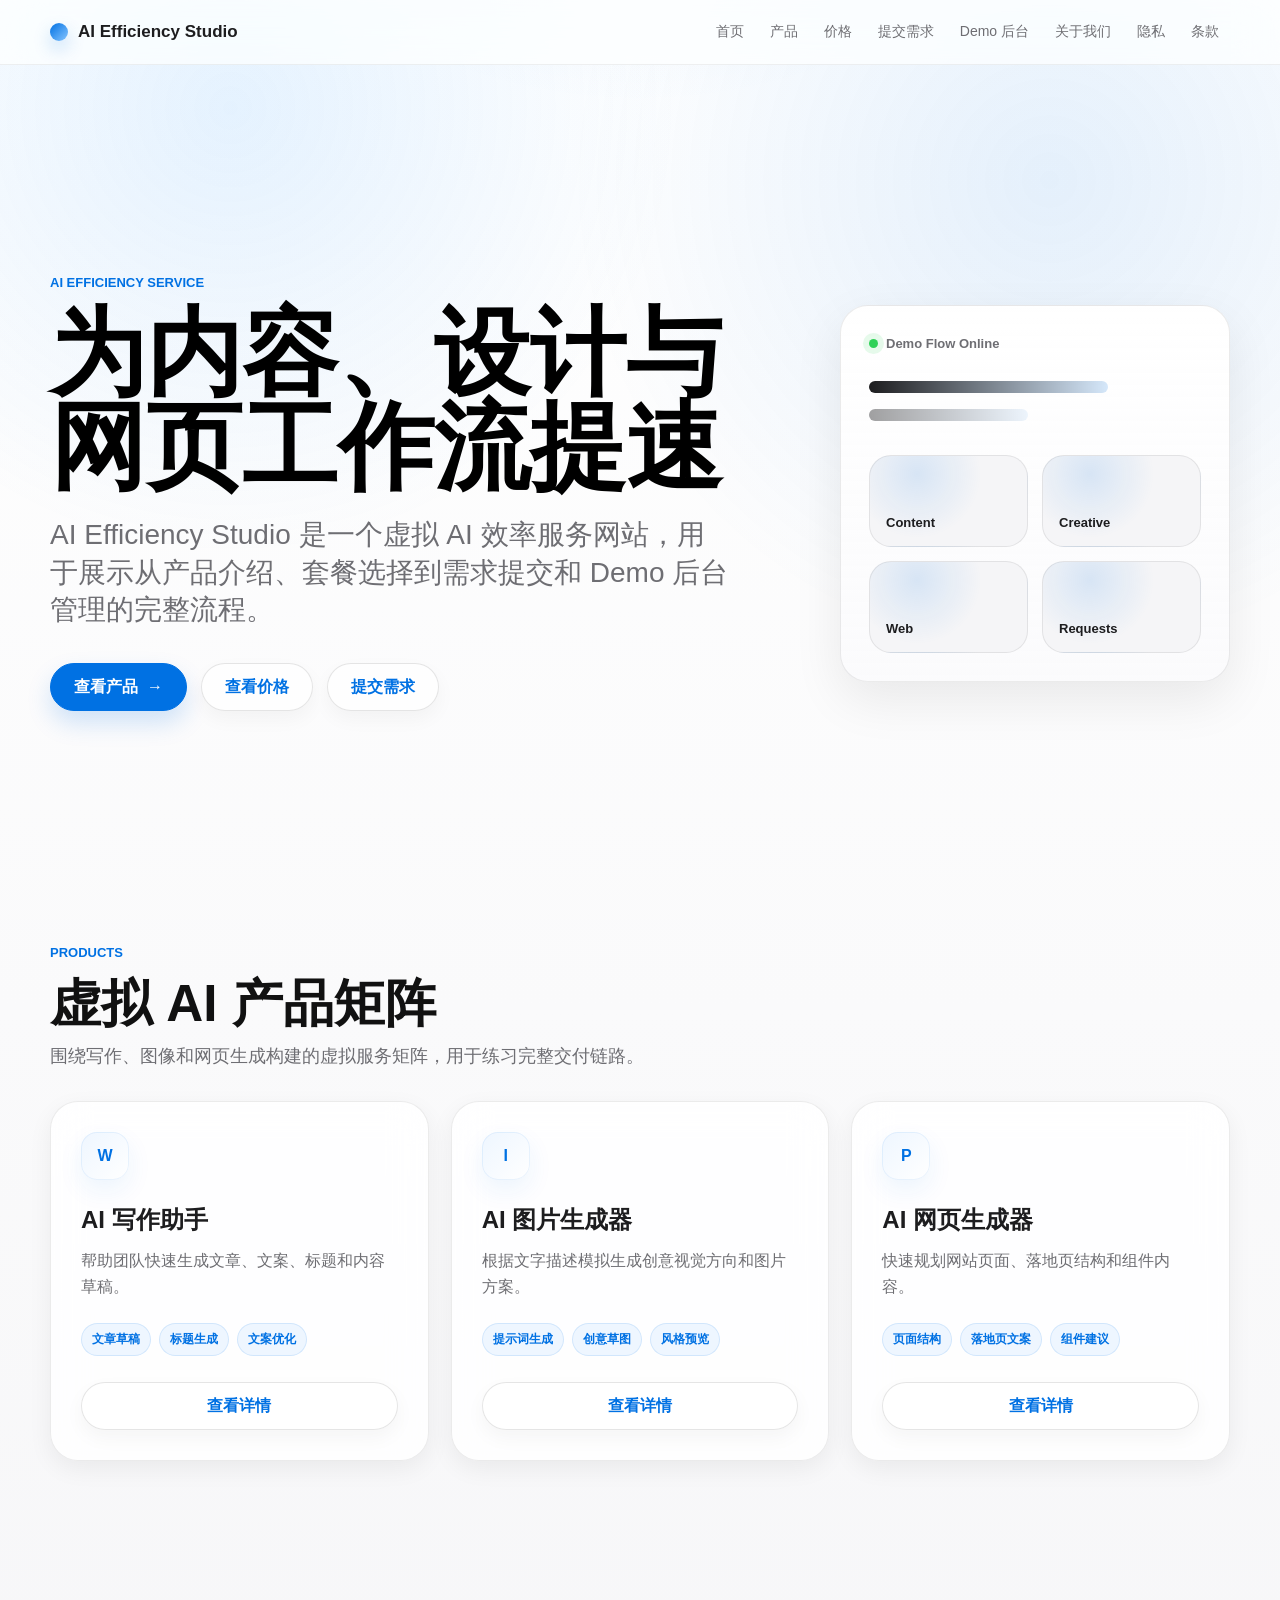
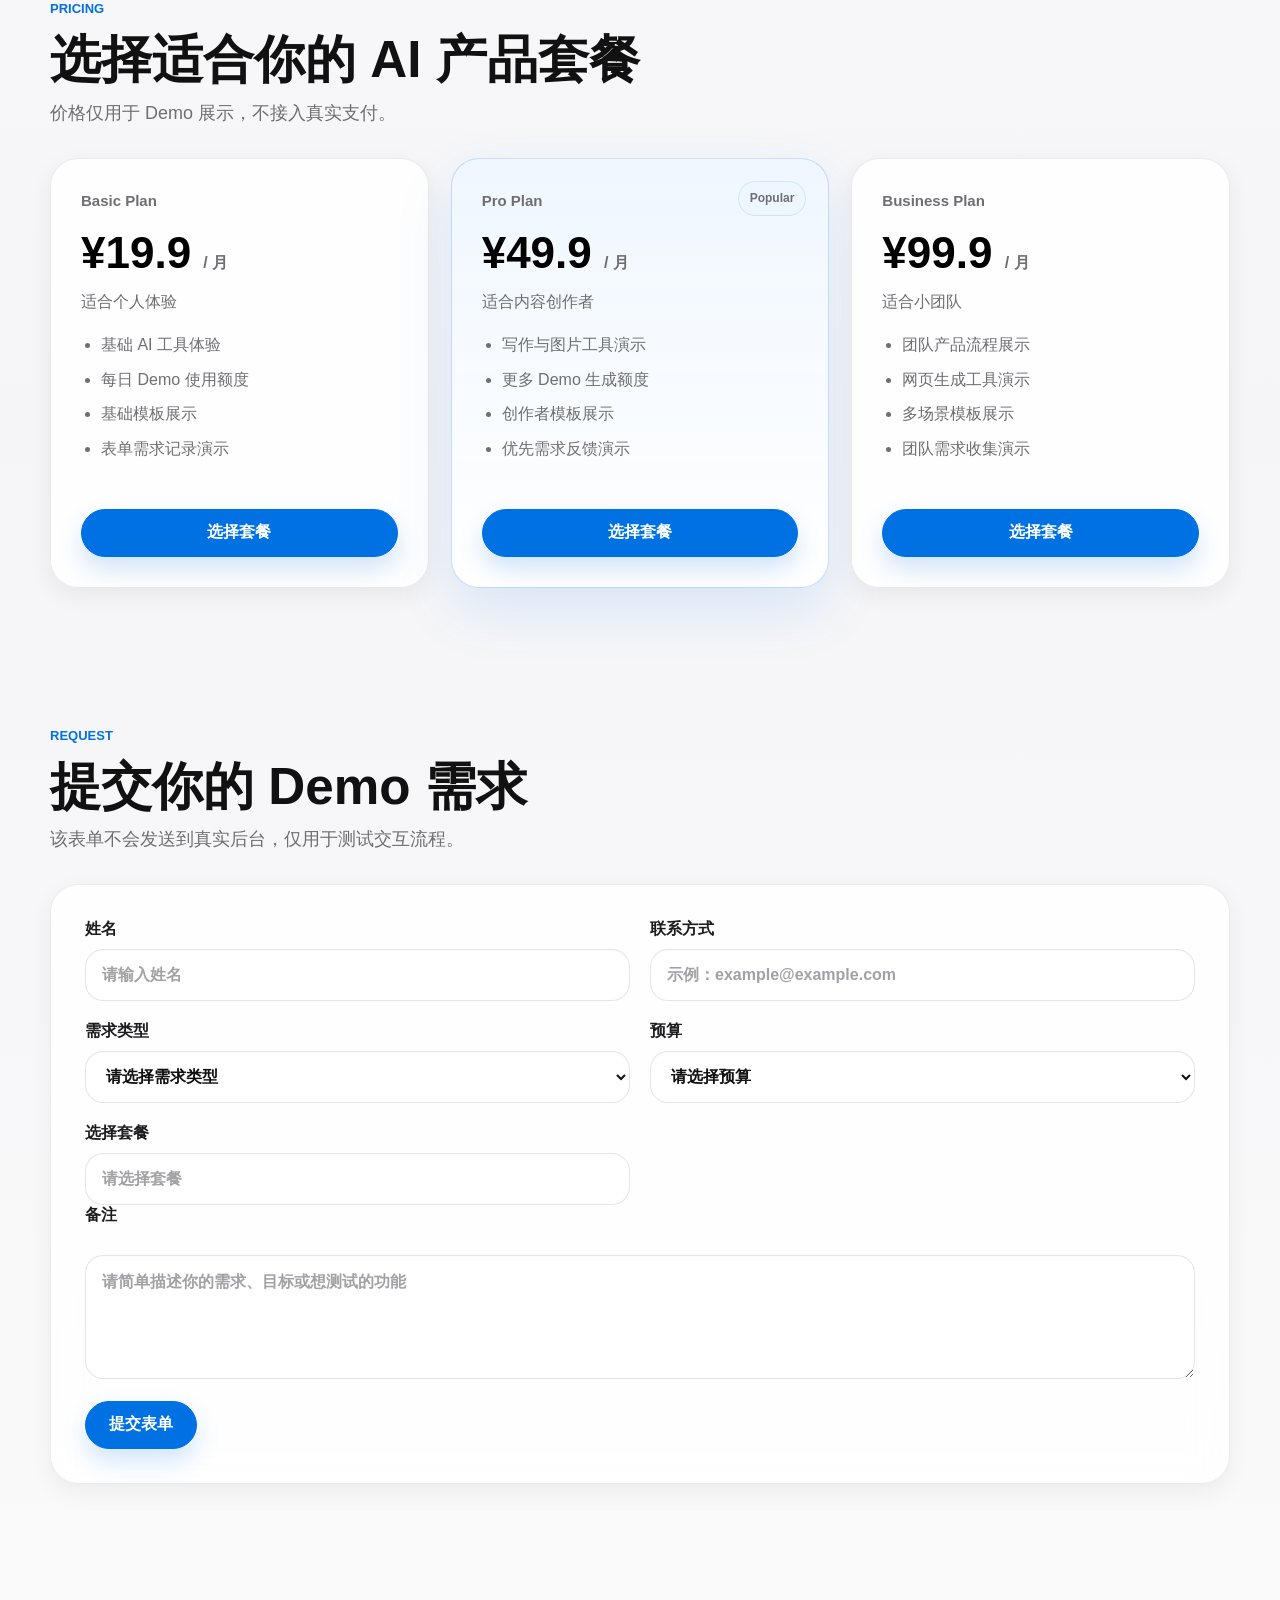
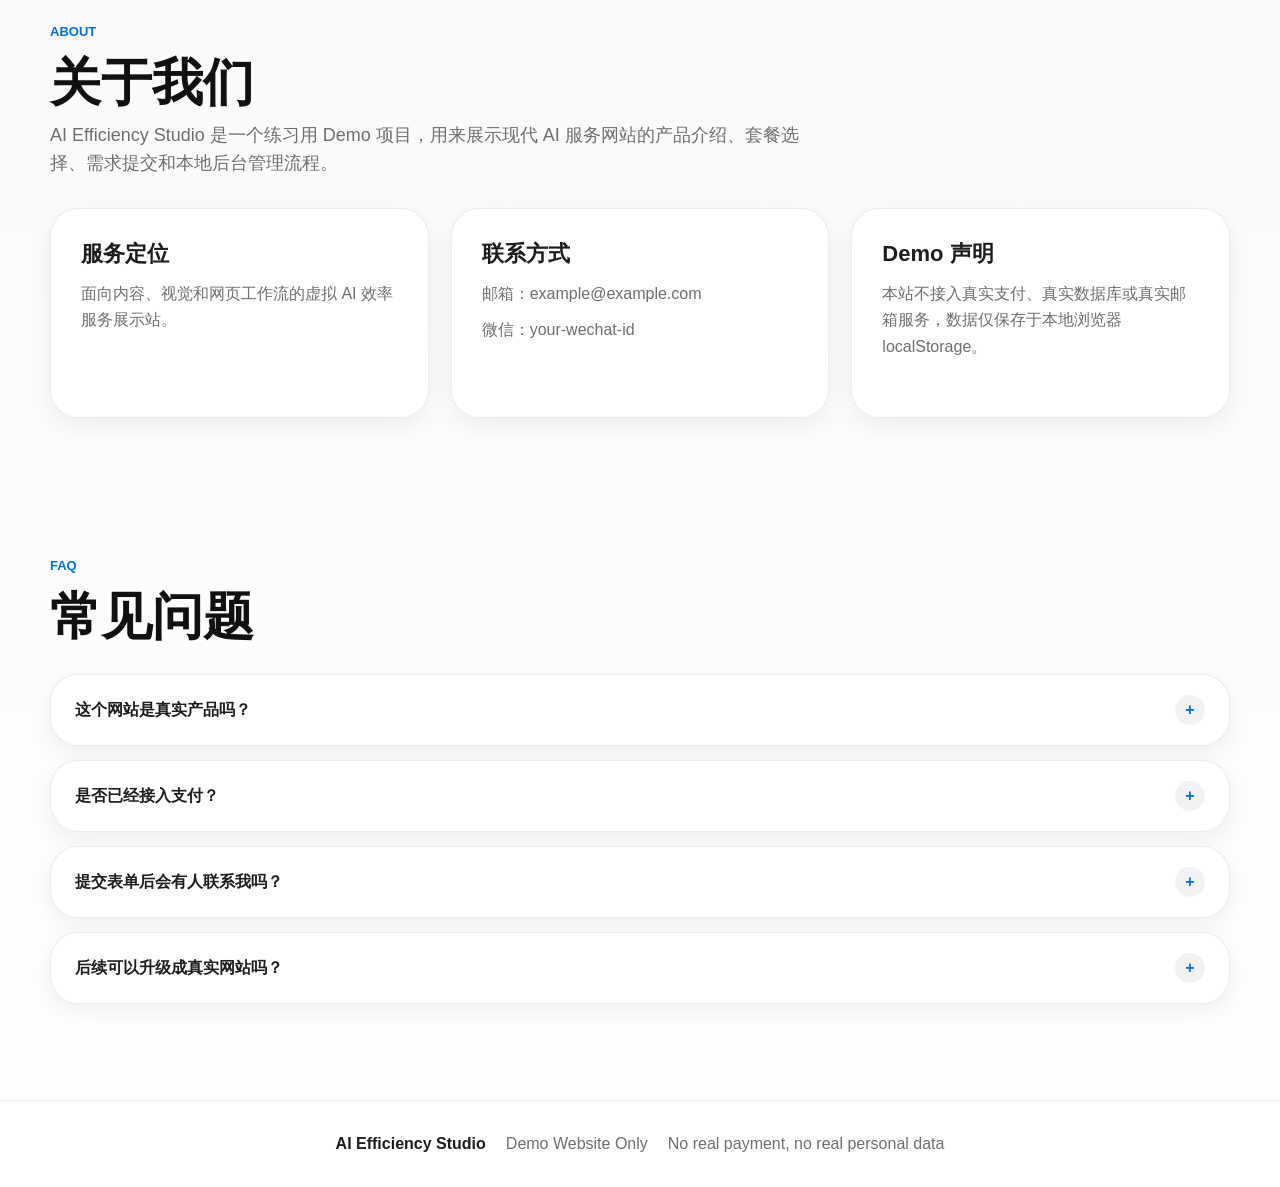
==== commit f4265616: "upgrade localstorage demo backend" ====
--- a/index.html
+++ b/index.html
@@ -5,10 +5,10 @@
     <meta name="viewport" content="width=device-width, initial-scale=1.0" />
     <meta
       name="description"
-      content="AI Tools Demo 是一个用于学习和测试上线流程的虚拟 AI 产品展示网站。"
+      content="AI Efficiency Studio 是一个用于练习交付流程的虚拟 AI 效率服务网站，包含产品、价格、需求提交和本地 Demo 后台。"
     />
-    <title>AI Tools Demo | 虚拟 AI 产品展示站</title>
-    <link rel="stylesheet" href="style.css" />
+    <title>AI Efficiency Studio | AI 效率服务 Demo</title>
+    <link rel="stylesheet" href="style.css?v=20260529" />
   </head>
   <body>
     <div class="page-glow" aria-hidden="true"></div>
@@ -17,7 +17,7 @@
       <nav class="nav" aria-label="主导航">
         <a class="brand" href="index.html">
           <span class="brand-mark" aria-hidden="true"></span>
-          AI Tools Demo
+          AI Efficiency Studio
         </a>
         <div class="nav-links">
           <a href="index.html">首页</a>
@@ -25,6 +25,7 @@
           <a href="pricing.html">价格</a>
           <a href="#request" data-scroll-target="request">提交需求</a>
           <a href="admin.html">Demo 后台</a>
+          <a href="#about" data-scroll-target="about">关于我们</a>
           <a href="privacy.html">隐私</a>
           <a href="terms.html">条款</a>
         </div>
@@ -34,9 +35,9 @@
     <main>
       <section class="hero" id="home">
         <div class="hero-content">
-          <p class="eyebrow">AI Product Demo</p>
-          <h1>用 AI 提升你的工作效率</h1>
-          <p class="intro">这是一个用于测试上线流程的虚拟 AI 工具产品站</p>
+          <p class="eyebrow">AI Efficiency Service</p>
+          <h1>为内容、设计与网页工作流提速</h1>
+          <p class="intro">AI Efficiency Studio 是一个虚拟 AI 效率服务网站，用于展示从产品介绍、套餐选择到需求提交和 Demo 后台管理的完整流程。</p>
           <div class="hero-actions">
             <a class="primary-button" href="product.html">
               <span>查看产品</span>
@@ -57,10 +58,10 @@
           <div class="panel-line"></div>
           <div class="panel-line short"></div>
           <div class="panel-grid">
-            <span>Writing</span>
-            <span>Images</span>
-            <span>Pages</span>
-            <span>Forms</span>
+            <span>Content</span>
+            <span>Creative</span>
+            <span>Web</span>
+            <span>Requests</span>
           </div>
         </div>
       </section>
@@ -69,14 +70,14 @@
         <div class="section-heading">
           <p class="eyebrow">Products</p>
           <h2 id="products-title">虚拟 AI 产品矩阵</h2>
-          <p>所有产品均为 Demo 展示，用于验证产品站上线流程。</p>
+          <p>围绕写作、图像和网页生成构建的虚拟服务矩阵，用于练习完整交付链路。</p>
         </div>
 
         <div class="product-grid">
           <article class="product-card">
             <div class="tool-icon" aria-hidden="true">W</div>
             <h3>AI 写作助手</h3>
-            <p>帮助快速生成文章、文案、标题。</p>
+            <p>帮助团队快速生成文章、文案、标题和内容草稿。</p>
             <div class="tag-list">
               <span>文章草稿</span>
               <span>标题生成</span>
@@ -86,7 +87,7 @@
               class="ghost-button detail-button"
               type="button"
               data-product="AI 写作助手"
-              data-detail="AI 写作助手是一个虚拟写作工具 Demo，可模拟文章生成、标题创作和文案优化流程，适合展示内容生产类 AI 产品的核心体验。"
+              data-detail="AI 写作助手用于模拟内容生产工作流，可覆盖文章草稿、标题创作、文案优化和摘要提炼，适合内容团队练习 AI 服务交付。"
             >
               查看详情
             </button>
@@ -95,7 +96,7 @@
           <article class="product-card">
             <div class="tool-icon" aria-hidden="true">I</div>
             <h3>AI 图片生成器</h3>
-            <p>根据文字生成创意图片。</p>
+            <p>根据文字描述模拟生成创意视觉方向和图片方案。</p>
             <div class="tag-list">
               <span>提示词生成</span>
               <span>创意草图</span>
@@ -105,7 +106,7 @@
               class="ghost-button detail-button"
               type="button"
               data-product="AI 图片生成器"
-              data-detail="AI 图片生成器是一个虚拟图像工具 Demo，可模拟通过文字描述生成图片概念、风格方向和视觉草稿的流程。"
+              data-detail="AI 图片生成器用于模拟视觉创意工作流，可根据文字描述生成概念方向、风格提示和图片草稿说明，不接入真实生成服务。"
             >
               查看详情
             </button>
@@ -114,7 +115,7 @@
           <article class="product-card">
             <div class="tool-icon" aria-hidden="true">P</div>
             <h3>AI 网页生成器</h3>
-            <p>快速生成网站页面和落地页。</p>
+            <p>快速规划网站页面、落地页结构和组件内容。</p>
             <div class="tag-list">
               <span>页面结构</span>
               <span>落地页文案</span>
@@ -124,7 +125,7 @@
               class="ghost-button detail-button"
               type="button"
               data-product="AI 网页生成器"
-              data-detail="AI 网页生成器是一个虚拟建站工具 Demo，可模拟从需求描述到页面结构、落地页文案和组件建议的生成过程。"
+              data-detail="AI 网页生成器用于模拟从需求描述到页面结构、落地页文案和组件建议的生成过程，适合作为网站交付流程 Demo。"
             >
               查看详情
             </button>
@@ -198,13 +199,13 @@
         <form class="request-form" id="requestForm" novalidate>
           <div class="form-grid">
             <label>
-              昵称
-              <input id="nickname" name="nickname" type="text" placeholder="请输入昵称" />
-            </label>
-
-            <label>
-              选择套餐
-              <input id="selectedPlan" name="selectedPlan" type="text" placeholder="请选择套餐" readonly />
+              姓名
+              <input id="name" name="name" type="text" placeholder="请输入姓名" />
+            </label>
+
+            <label>
+              联系方式
+              <input id="contact" name="contact" type="text" placeholder="示例：example@example.com" />
             </label>
 
             <label>
@@ -219,14 +220,25 @@
             </label>
 
             <label>
-              联系方式（可选）
-              <input id="contact" name="contact" type="text" placeholder="可留空" />
+              预算
+              <select id="budget" name="budget">
+                <option value="">请选择预算</option>
+                <option value="¥500 以下">¥500 以下</option>
+                <option value="¥500 - ¥2000">¥500 - ¥2000</option>
+                <option value="¥2000 - ¥5000">¥2000 - ¥5000</option>
+                <option value="¥5000 以上">¥5000 以上</option>
+              </select>
+            </label>
+
+            <label>
+              选择套餐
+              <input id="selectedPlan" name="selectedPlan" type="text" placeholder="请选择套餐" readonly />
             </label>
           </div>
 
           <label>
-            需求说明
-            <textarea id="requestDetail" name="requestDetail" rows="5" placeholder="请简单描述你的 Demo 需求"></textarea>
+            备注
+            <textarea id="notes" name="notes" rows="5" placeholder="请简单描述你的需求、目标或想测试的功能"></textarea>
           </label>
 
           <div class="form-actions">
@@ -234,6 +246,30 @@
             <p class="form-message" id="formMessage" role="status" aria-live="polite"></p>
           </div>
         </form>
+      </section>
+
+      <section class="about-section" id="about" aria-labelledby="about-title">
+        <div class="section-heading">
+          <p class="eyebrow">About</p>
+          <h2 id="about-title">关于我们</h2>
+          <p>AI Efficiency Studio 是一个练习用 Demo 项目，用来展示现代 AI 服务网站的产品介绍、套餐选择、需求提交和本地后台管理流程。</p>
+        </div>
+
+        <div class="info-grid">
+          <article class="info-card">
+            <h3>服务定位</h3>
+            <p>面向内容、视觉和网页工作流的虚拟 AI 效率服务展示站。</p>
+          </article>
+          <article class="info-card">
+            <h3>联系方式</h3>
+            <p>邮箱：example@example.com</p>
+            <p>微信：your-wechat-id</p>
+          </article>
+          <article class="info-card">
+            <h3>Demo 声明</h3>
+            <p>本站不接入真实支付、真实数据库或真实邮箱服务，数据仅保存于本地浏览器 localStorage。</p>
+          </article>
+        </div>
       </section>
 
       <section class="faq-section" id="faq" aria-labelledby="faq-title">
@@ -262,7 +298,7 @@
               提交表单后会有人联系我吗？
               <span aria-hidden="true">+</span>
             </button>
-            <p class="faq-answer">不会。表单不会发送到真实后台，也不会保存或转发任何信息。</p>
+            <p class="faq-answer">不会。表单仅保存到当前浏览器的 localStorage，方便 Demo 后台展示，不会发送到真实服务器。</p>
           </article>
           <article class="faq-item">
             <button type="button" class="faq-question">
@@ -276,7 +312,7 @@
     </main>
 
     <footer class="site-footer">
-      <strong>AI Tools Demo</strong>
+      <strong>AI Efficiency Studio</strong>
       <span>Demo Website Only</span>
       <span>No real payment, no real personal data</span>
     </footer>
@@ -291,6 +327,6 @@
       </section>
     </div>
 
-    <script src="script.js"></script>
+    <script src="script.js?v=20260529"></script>
   </body>
 </html>
--- a/style.css
+++ b/style.css
@@ -1,16 +1,18 @@
 :root {
-  color-scheme: dark;
-  --bg: #050914;
-  --surface: rgba(13, 25, 46, 0.78);
-  --surface-light: rgba(29, 50, 82, 0.8);
-  --text: #f7fbff;
-  --muted: #aebbd0;
-  --line: rgba(255, 255, 255, 0.12);
-  --accent: #36f2b2;
-  --accent-strong: #46b7ff;
-  --accent-warm: #a78bfa;
-  --danger: #ff8f8f;
-  --shadow: rgba(0, 0, 0, 0.36);
+  color-scheme: light;
+  --bg: #f5f5f7;
+  --surface: rgba(255, 255, 255, 0.86);
+  --surface-strong: #ffffff;
+  --surface-soft: #f9fafb;
+  --text: #111111;
+  --muted: #6e6e73;
+  --line: rgba(0, 0, 0, 0.08);
+  --accent: #0071e3;
+  --accent-strong: #2997ff;
+  --danger: #c7362f;
+  --success: #12805c;
+  --shadow: 0 18px 50px rgba(0, 0, 0, 0.08);
+  --shadow-soft: 0 8px 24px rgba(0, 0, 0, 0.06);
 }
 
 * {
@@ -24,25 +26,13 @@
 body {
   margin: 0;
   min-height: 100vh;
-  font-family: Arial, Helvetica, sans-serif;
+  overflow-x: hidden;
   background:
-    linear-gradient(rgba(255, 255, 255, 0.025) 1px, transparent 1px),
-    linear-gradient(90deg, rgba(255, 255, 255, 0.025) 1px, transparent 1px),
-    radial-gradient(circle at 16% 14%, rgba(54, 242, 178, 0.22), transparent 28rem),
-    radial-gradient(circle at 82% 10%, rgba(70, 183, 255, 0.18), transparent 34rem),
-    radial-gradient(circle at 62% 74%, rgba(167, 139, 250, 0.16), transparent 30rem),
-    linear-gradient(135deg, #050914 0%, #0b1426 48%, #111827 100%);
-  background-size: 42px 42px, 42px 42px, auto, auto, auto, auto;
+    radial-gradient(circle at 50% -10%, rgba(0, 113, 227, 0.14), transparent 34rem),
+    linear-gradient(180deg, #ffffff 0%, var(--bg) 46%, #ffffff 100%);
   color: var(--text);
-  overflow-x: hidden;
-}
-
-body::before {
-  position: fixed;
-  inset: 0;
-  pointer-events: none;
-  content: "";
-  background: linear-gradient(180deg, rgba(5, 9, 20, 0.06), rgba(5, 9, 20, 0.72));
+  font-family: -apple-system, BlinkMacSystemFont, "SF Pro Display", "SF Pro Text", "Helvetica Neue", Arial, sans-serif;
+  -webkit-font-smoothing: antialiased;
 }
 
 button,
@@ -63,32 +53,31 @@
 
 .page-glow {
   position: fixed;
-  top: 78px;
-  right: -140px;
-  width: 360px;
-  height: 360px;
+  inset: 0;
+  z-index: 0;
   pointer-events: none;
-  background: radial-gradient(circle, rgba(70, 183, 255, 0.28), transparent 68%);
-  filter: blur(12px);
+  background:
+    radial-gradient(circle at 18% 12%, rgba(41, 151, 255, 0.12), transparent 28rem),
+    radial-gradient(circle at 82% 20%, rgba(0, 113, 227, 0.1), transparent 30rem);
 }
 
 .site-header {
   position: sticky;
   top: 0;
   z-index: 20;
-  border-bottom: 1px solid var(--line);
-  background: rgba(5, 9, 20, 0.72);
-  backdrop-filter: blur(16px);
+  border-bottom: 1px solid rgba(0, 0, 0, 0.06);
+  background: rgba(255, 255, 255, 0.72);
+  backdrop-filter: saturate(180%) blur(20px);
 }
 
 .nav {
-  width: min(1120px, calc(100% - 32px));
+  width: min(1180px, calc(100% - 40px));
+  min-height: 64px;
   margin: 0 auto;
-  min-height: 72px;
   display: flex;
   align-items: center;
   justify-content: space-between;
-  gap: 20px;
+  gap: 24px;
 }
 
 .brand {
@@ -96,38 +85,39 @@
   align-items: center;
   gap: 10px;
   flex: 0 0 auto;
-  font-size: 18px;
-  font-weight: 800;
+  color: #1d1d1f;
+  font-size: 17px;
+  font-weight: 700;
+  letter-spacing: 0;
 }
 
 .brand-mark {
-  width: 12px;
-  height: 12px;
+  width: 18px;
+  height: 18px;
   border-radius: 999px;
-  background: linear-gradient(135deg, var(--accent), var(--accent-strong));
-  box-shadow: 0 0 24px rgba(54, 242, 178, 0.82);
+  background: linear-gradient(135deg, var(--accent), #86c5ff);
+  box-shadow: 0 8px 18px rgba(0, 113, 227, 0.24);
 }
 
 .nav-links {
   display: flex;
   flex-wrap: wrap;
   justify-content: flex-end;
-  gap: 10px;
+  gap: 4px;
   color: var(--muted);
   font-size: 14px;
 }
 
 .nav-links a {
   min-height: 34px;
-  padding: 8px 10px;
-  border-radius: 8px;
-  transition: color 180ms ease, background 180ms ease, transform 180ms ease;
+  padding: 8px 11px;
+  border-radius: 999px;
+  transition: color 180ms ease, background 180ms ease;
 }
 
 .nav-links a:hover {
   color: var(--text);
-  background: rgba(255, 255, 255, 0.07);
-  transform: translateY(-1px);
+  background: rgba(0, 0, 0, 0.05);
 }
 
 main,
@@ -140,33 +130,34 @@
 .products-section,
 .pricing-section,
 .request-section,
+.about-section,
 .faq-section,
 .page-hero,
 .detail-section,
 .admin-section {
-  width: min(1120px, calc(100% - 32px));
+  width: min(1180px, calc(100% - 40px));
   margin: 0 auto;
-  scroll-margin-top: 96px;
+  scroll-margin-top: 88px;
 }
 
 .hero {
-  min-height: calc(100vh - 72px);
-  padding: 96px 0 72px;
-  display: grid;
-  grid-template-columns: minmax(0, 1fr) 380px;
+  min-height: calc(100vh - 64px);
+  padding: 104px 0 84px;
+  display: grid;
+  grid-template-columns: minmax(0, 1fr) 390px;
   align-items: center;
-  gap: 44px;
+  gap: 56px;
 }
 
 .hero-content {
-  max-width: 760px;
+  max-width: 820px;
 }
 
 .eyebrow {
-  margin: 0 0 14px;
+  margin: 0 0 16px;
   color: var(--accent);
   font-size: 13px;
-  font-weight: 800;
+  font-weight: 700;
   letter-spacing: 0;
   text-transform: uppercase;
 }
@@ -179,25 +170,33 @@
 }
 
 h1 {
-  margin-bottom: 20px;
-  font-size: clamp(46px, 7vw, 84px);
-  line-height: 1.04;
+  margin-bottom: 22px;
+  color: #000000;
+  font-size: clamp(54px, 8vw, 96px);
+  font-weight: 800;
+  line-height: 0.98;
   letter-spacing: 0;
-  text-shadow: 0 18px 60px rgba(70, 183, 255, 0.2);
 }
 
 h2 {
   margin-bottom: 12px;
-  font-size: clamp(30px, 4vw, 42px);
-  line-height: 1.16;
+  color: #111111;
+  font-size: clamp(34px, 4vw, 52px);
+  font-weight: 800;
+  line-height: 1.08;
+  letter-spacing: 0;
+}
+
+h3 {
+  color: #1d1d1f;
 }
 
 .intro {
-  max-width: 640px;
-  margin-bottom: 30px;
-  color: var(--muted);
-  font-size: 20px;
-  line-height: 1.7;
+  max-width: 680px;
+  margin-bottom: 34px;
+  color: var(--muted);
+  font-size: clamp(20px, 2.5vw, 28px);
+  line-height: 1.35;
 }
 
 .hero-actions,
@@ -213,56 +212,59 @@
 .ghost-button,
 .buy-button {
   min-height: 48px;
-  padding: 0 22px;
-  border-radius: 8px;
-  font-size: 16px;
-  font-weight: 800;
-  transition: transform 180ms ease, box-shadow 180ms ease, filter 180ms ease, border-color 180ms ease, background 180ms ease;
-}
-
-.primary-button,
-.buy-button {
-  border: 0;
+  padding: 0 23px;
+  border-radius: 999px;
   display: inline-flex;
   align-items: center;
   justify-content: center;
-  gap: 10px;
-  background: linear-gradient(135deg, var(--accent), var(--accent-strong));
-  color: #05101c;
-  box-shadow: 0 18px 44px rgba(54, 242, 178, 0.24);
+  gap: 9px;
+  font-size: 16px;
+  font-weight: 700;
+  transition: transform 180ms ease, box-shadow 180ms ease, background 180ms ease, color 180ms ease, border-color 180ms ease;
+}
+
+.primary-button,
+.buy-button {
+  border: 1px solid var(--accent);
+  background: var(--accent);
+  color: #ffffff;
+  box-shadow: 0 12px 24px rgba(0, 113, 227, 0.18);
 }
 
 .secondary-button,
 .ghost-button {
-  border: 1px solid var(--line);
-  background: rgba(255, 255, 255, 0.055);
-  color: var(--text);
+  border: 1px solid rgba(0, 0, 0, 0.1);
+  background: rgba(255, 255, 255, 0.7);
+  color: var(--accent);
+  box-shadow: 0 8px 20px rgba(0, 0, 0, 0.04);
 }
 
 .primary-button:hover,
 .buy-button:hover,
 .secondary-button:hover,
 .ghost-button:hover {
-  transform: translateY(-3px);
-  filter: saturate(1.12);
+  transform: translateY(-2px);
 }
 
 .primary-button:hover,
 .buy-button:hover {
-  box-shadow: 0 24px 64px rgba(70, 183, 255, 0.32);
+  background: var(--accent-strong);
+  border-color: var(--accent-strong);
+  box-shadow: 0 18px 36px rgba(0, 113, 227, 0.2);
 }
 
 .secondary-button:hover,
 .ghost-button:hover {
-  border-color: rgba(54, 242, 178, 0.36);
-  background: rgba(54, 242, 178, 0.09);
+  background: #ffffff;
+  border-color: rgba(0, 113, 227, 0.22);
+  box-shadow: var(--shadow-soft);
 }
 
 .primary-button:active,
 .buy-button:active,
 .secondary-button:active,
 .ghost-button:active {
-  transform: translateY(-1px) scale(0.99);
+  transform: translateY(0) scale(0.99);
 }
 
 .hero-panel,
@@ -272,44 +274,43 @@
 .faq-item,
 .modal-panel,
 .detail-card,
+.info-card,
 .stat-card,
 .admin-card,
 .success-panel,
 .text-panel {
   border: 1px solid var(--line);
-  border-radius: 8px;
+  border-radius: 28px;
+  background: var(--surface);
+  box-shadow: var(--shadow-soft);
+  backdrop-filter: blur(18px);
+}
+
+.hero-panel {
+  min-height: 360px;
+  padding: 28px;
   background:
-    linear-gradient(180deg, rgba(255, 255, 255, 0.09), rgba(255, 255, 255, 0.035)),
-    var(--surface);
-  box-shadow: 0 24px 76px rgba(0, 0, 0, 0.28);
-  backdrop-filter: blur(18px);
-}
-
-.hero-panel {
-  min-height: 340px;
-  padding: 24px;
-  background:
-    linear-gradient(135deg, rgba(255, 255, 255, 0.1), rgba(255, 255, 255, 0.03)),
-    rgba(13, 25, 46, 0.45);
-  box-shadow: 0 30px 90px var(--shadow), inset 0 1px 0 rgba(255, 255, 255, 0.12);
+    linear-gradient(180deg, rgba(255, 255, 255, 0.94), rgba(250, 250, 252, 0.82)),
+    var(--surface-strong);
+  box-shadow: var(--shadow);
 }
 
 .panel-status {
   display: inline-flex;
   align-items: center;
   gap: 8px;
-  margin-bottom: 28px;
+  margin-bottom: 30px;
   color: var(--muted);
   font-size: 13px;
-  font-weight: 800;
+  font-weight: 700;
 }
 
 .panel-status span {
   width: 9px;
   height: 9px;
   border-radius: 999px;
-  background: var(--accent);
-  box-shadow: 0 0 18px rgba(54, 242, 178, 0.9);
+  background: #30d158;
+  box-shadow: 0 0 0 6px rgba(48, 209, 88, 0.12);
 }
 
 .panel-line {
@@ -317,13 +318,13 @@
   width: 72%;
   margin-bottom: 16px;
   border-radius: 999px;
-  background: linear-gradient(90deg, var(--accent), rgba(70, 183, 255, 0.2));
+  background: linear-gradient(90deg, #1d1d1f, rgba(0, 113, 227, 0.16));
 }
 
 .panel-line.short {
   width: 48%;
   margin-bottom: 34px;
-  opacity: 0.72;
+  opacity: 0.42;
 }
 
 .panel-grid {
@@ -333,35 +334,36 @@
 }
 
 .panel-grid span {
-  min-height: 86px;
-  padding: 14px;
-  border: 1px solid rgba(255, 255, 255, 0.1);
-  border-radius: 8px;
+  min-height: 92px;
+  padding: 16px;
+  border: 1px solid var(--line);
+  border-radius: 22px;
   display: flex;
   align-items: flex-end;
-  color: var(--muted);
+  color: #1d1d1f;
   font-size: 13px;
-  font-weight: 800;
+  font-weight: 700;
   background:
-    radial-gradient(circle at 30% 20%, rgba(54, 242, 178, 0.18), transparent 42px),
-    rgba(255, 255, 255, 0.045);
+    radial-gradient(circle at 30% 20%, rgba(0, 113, 227, 0.12), transparent 4rem),
+    #f5f5f7;
 }
 
 .products-section,
 .pricing-section,
 .request-section,
+.about-section,
 .faq-section,
 .detail-section,
 .admin-section {
-  padding: 36px 0 84px;
+  padding: 44px 0 96px;
 }
 
 .page-hero {
-  padding: 86px 0 28px;
+  padding: 104px 0 30px;
 }
 
 .page-hero h1 {
-  max-width: 860px;
+  max-width: 920px;
 }
 
 .compact-section {
@@ -369,52 +371,42 @@
 }
 
 .section-heading {
-  max-width: 720px;
-  margin-bottom: 26px;
+  max-width: 760px;
+  margin-bottom: 30px;
 }
 
 .section-heading p:not(.eyebrow) {
   margin-bottom: 0;
   color: var(--muted);
-  line-height: 1.7;
+  font-size: 18px;
+  line-height: 1.55;
 }
 
 .product-grid,
-.pricing-grid {
+.pricing-grid,
+.info-grid {
   display: grid;
   grid-template-columns: repeat(3, minmax(0, 1fr));
-  gap: 18px;
+  gap: 22px;
 }
 
 .product-card,
 .pricing-card {
   position: relative;
-  overflow: hidden;
-  min-height: 300px;
-  padding: 26px;
-  transition: transform 220ms ease, border-color 220ms ease, box-shadow 220ms ease;
-}
-
-.product-card::before,
-.pricing-card::before {
-  position: absolute;
-  inset: 0;
-  content: "";
-  background: linear-gradient(135deg, rgba(54, 242, 178, 0.16), transparent 42%);
-  opacity: 0;
-  transition: opacity 220ms ease;
+  min-height: 310px;
+  padding: 30px;
+  transition: transform 220ms ease, box-shadow 220ms ease, border-color 220ms ease;
 }
 
 .product-card:hover,
-.pricing-card:hover {
-  transform: translateY(-8px);
-  border-color: rgba(54, 242, 178, 0.34);
-  box-shadow: 0 36px 96px rgba(0, 0, 0, 0.4);
-}
-
-.product-card:hover::before,
-.pricing-card:hover::before {
-  opacity: 1;
+.pricing-card:hover,
+.detail-card:hover,
+.info-card:hover,
+.admin-card:hover,
+.stat-card:hover {
+  transform: translateY(-4px);
+  border-color: rgba(0, 113, 227, 0.16);
+  box-shadow: var(--shadow);
 }
 
 .product-card > *,
@@ -425,11 +417,12 @@
 
 .detail-section {
   display: grid;
-  gap: 18px;
+  gap: 22px;
 }
 
 .detail-card {
-  padding: 28px;
+  padding: 34px;
+  transition: transform 220ms ease, box-shadow 220ms ease;
 }
 
 .detail-card h2 {
@@ -439,22 +432,38 @@
 .detail-card p,
 .detail-grid p {
   color: var(--muted);
-  line-height: 1.7;
+  line-height: 1.6;
+}
+
+.info-card {
+  min-height: 210px;
+  padding: 30px;
+}
+
+.info-card h3 {
+  margin-bottom: 12px;
+  font-size: 22px;
+}
+
+.info-card p {
+  margin-bottom: 10px;
+  color: var(--muted);
+  line-height: 1.65;
 }
 
 .detail-grid {
   display: grid;
   grid-template-columns: repeat(3, minmax(0, 1fr));
   gap: 16px;
-  margin: 24px 0;
+  margin: 26px 0;
 }
 
 .detail-grid div {
-  min-height: 130px;
-  padding: 18px;
+  min-height: 132px;
+  padding: 20px;
   border: 1px solid var(--line);
-  border-radius: 8px;
-  background: rgba(255, 255, 255, 0.045);
+  border-radius: 22px;
+  background: var(--surface-soft);
 }
 
 .detail-grid h3 {
@@ -463,16 +472,16 @@
 }
 
 .tool-icon {
-  width: 44px;
-  height: 44px;
-  margin-bottom: 22px;
-  border-radius: 8px;
+  width: 48px;
+  height: 48px;
+  margin-bottom: 24px;
+  border-radius: 16px;
   display: grid;
   place-items: center;
-  background: var(--surface-light);
+  background: linear-gradient(135deg, #eef6ff, #ffffff);
   color: var(--accent);
-  font-weight: 900;
-  box-shadow: inset 0 0 0 1px rgba(255, 255, 255, 0.08), 0 14px 34px rgba(54, 242, 178, 0.12);
+  font-weight: 800;
+  box-shadow: inset 0 0 0 1px rgba(0, 113, 227, 0.08), 0 10px 24px rgba(0, 113, 227, 0.08);
 }
 
 .product-card h3 {
@@ -484,28 +493,28 @@
 .pricing-card p,
 .pricing-card li {
   color: var(--muted);
-  line-height: 1.7;
+  line-height: 1.6;
 }
 
 .tag-list {
   display: flex;
   flex-wrap: wrap;
   gap: 8px;
-  margin: 22px 0 24px;
+  margin: 24px 0 26px;
 }
 
 .tag-list span,
 .plan-badge {
-  border: 1px solid rgba(54, 242, 178, 0.28);
+  border: 1px solid rgba(0, 113, 227, 0.12);
   border-radius: 999px;
   color: var(--accent);
-  background: rgba(54, 242, 178, 0.1);
+  background: #eef6ff;
   font-size: 12px;
-  font-weight: 800;
+  font-weight: 700;
 }
 
 .tag-list span {
-  padding: 6px 9px;
+  padding: 7px 10px;
 }
 
 .ghost-button {
@@ -513,42 +522,45 @@
 }
 
 .pricing-card {
-  min-height: 420px;
+  min-height: 430px;
   display: flex;
   flex-direction: column;
 }
 
 .featured-plan {
-  border-color: rgba(54, 242, 178, 0.38);
+  border-color: rgba(0, 113, 227, 0.22);
   background:
-    radial-gradient(circle at top right, rgba(54, 242, 178, 0.22), transparent 13rem),
-    linear-gradient(180deg, rgba(255, 255, 255, 0.12), rgba(255, 255, 255, 0.04)),
-    var(--surface);
+    linear-gradient(180deg, rgba(238, 246, 255, 0.92), rgba(255, 255, 255, 0.94)),
+    #ffffff;
+  box-shadow: 0 22px 58px rgba(0, 113, 227, 0.12);
 }
 
 .plan-badge {
   position: absolute;
-  top: 18px;
-  right: 18px;
+  top: 22px;
+  right: 22px;
   margin: 0;
-  padding: 6px 10px;
+  padding: 7px 11px;
 }
 
 .plan-label {
   margin-bottom: 18px;
+  color: #1d1d1f;
   font-size: 15px;
   font-weight: 800;
 }
 
 .pricing-card h3 {
   margin-bottom: 14px;
-  font-size: 42px;
+  color: #000000;
+  font-size: 44px;
   line-height: 1;
 }
 
 .pricing-card h3 span {
   color: var(--muted);
   font-size: 16px;
+  font-weight: 600;
 }
 
 .plan-desc {
@@ -556,12 +568,12 @@
 }
 
 .pricing-card ul {
-  margin: 0 0 28px;
+  margin: 0 0 30px;
   padding-left: 20px;
 }
 
 .pricing-card li {
-  margin-bottom: 8px;
+  margin-bottom: 9px;
 }
 
 .buy-button {
@@ -570,69 +582,72 @@
 }
 
 .request-form {
-  padding: 28px;
+  padding: 34px;
 }
 
 .form-grid {
   display: grid;
   grid-template-columns: repeat(2, minmax(0, 1fr));
-  gap: 18px;
+  gap: 20px;
 }
 
 label {
   display: grid;
-  gap: 8px;
-  color: var(--text);
-  font-weight: 800;
+  gap: 9px;
+  color: #1d1d1f;
+  font-weight: 700;
 }
 
 input,
 select,
 textarea {
   width: 100%;
-  border: 1px solid var(--line);
-  border-radius: 8px;
+  border: 1px solid rgba(0, 0, 0, 0.1);
+  border-radius: 18px;
   outline: none;
-  background: rgba(5, 9, 20, 0.58);
+  background: rgba(255, 255, 255, 0.9);
   color: var(--text);
+  box-shadow: inset 0 1px 1px rgba(0, 0, 0, 0.02);
+  transition: border-color 160ms ease, box-shadow 160ms ease, background 160ms ease;
 }
 
 input,
 select {
-  min-height: 48px;
-  padding: 0 14px;
+  min-height: 52px;
+  padding: 0 16px;
 }
 
 textarea {
-  margin-top: 18px;
-  padding: 14px;
+  margin-top: 20px;
+  padding: 16px;
   resize: vertical;
 }
 
 input:focus,
 select:focus,
 textarea:focus {
-  border-color: rgba(54, 242, 178, 0.52);
-  box-shadow: 0 0 0 3px rgba(54, 242, 178, 0.12);
+  border-color: rgba(0, 113, 227, 0.48);
+  background: #ffffff;
+  box-shadow: 0 0 0 4px rgba(0, 113, 227, 0.1);
 }
 
 input::placeholder,
 textarea::placeholder {
-  color: rgba(174, 187, 208, 0.62);
+  color: #a1a1a6;
 }
 
 .form-actions {
-  margin-top: 20px;
+  margin-top: 22px;
 }
 
 .form-message {
   margin: 0;
   color: var(--muted);
-  font-weight: 800;
+  font-weight: 700;
 }
 
 .form-message.success {
-  color: var(--accent);
+  color: var(--success);
 }
 
 .form-message.error {
@@ -641,7 +656,7 @@
 
 .faq-list {
   display: grid;
-  gap: 12px;
+  gap: 14px;
 }
 
 .faq-item {
@@ -650,26 +665,26 @@
 
 .faq-question {
   width: 100%;
-  min-height: 64px;
-  padding: 0 22px;
+  min-height: 70px;
+  padding: 0 24px;
   border: 0;
   display: flex;
   align-items: center;
   justify-content: space-between;
-  gap: 16px;
+  gap: 18px;
   background: transparent;
-  color: var(--text);
+  color: #1d1d1f;
   text-align: left;
-  font-weight: 900;
+  font-weight: 800;
 }
 
 .faq-question span {
-  width: 28px;
-  height: 28px;
+  width: 30px;
+  height: 30px;
   border-radius: 999px;
   display: grid;
   place-items: center;
-  background: rgba(255, 255, 255, 0.08);
+  background: #f2f2f4;
   color: var(--accent);
   flex: 0 0 auto;
 }
@@ -677,9 +692,9 @@
 .faq-answer {
   display: none;
   margin: 0;
-  padding: 0 22px 22px;
-  color: var(--muted);
-  line-height: 1.7;
+  padding: 0 24px 24px;
+  color: var(--muted);
+  line-height: 1.65;
 }
 
 .faq-item.open .faq-answer {
@@ -687,84 +702,106 @@
 }
 
 .faq-item.open .faq-question span {
-  background: rgba(54, 242, 178, 0.14);
+  background: #e8f2ff;
 }
 
 .site-footer {
   border-top: 1px solid var(--line);
-  padding: 28px 16px;
+  padding: 34px 16px;
   display: flex;
   align-items: center;
   justify-content: center;
   flex-wrap: wrap;
-  gap: 12px 18px;
+  gap: 12px 20px;
   color: var(--muted);
   text-align: center;
-  background: rgba(5, 9, 20, 0.32);
+  background: rgba(255, 255, 255, 0.72);
 }
 
 .site-footer strong {
-  color: var(--text);
+  color: #1d1d1f;
 }
 
 .center-page,
 .text-page {
   position: relative;
   z-index: 1;
-  width: min(900px, calc(100% - 32px));
+  width: min(900px, calc(100% - 40px));
   min-height: 100vh;
   margin: 0 auto;
   display: grid;
   align-content: center;
   gap: 24px;
-  padding: 48px 0;
+  padding: 54px 0;
 }
 
 .success-panel,
 .text-panel {
-  padding: 34px;
+  padding: 40px;
 }
 
 .success-panel h1,
 .text-panel h1 {
-  font-size: clamp(36px, 6vw, 64px);
+  font-size: clamp(38px, 6vw, 68px);
 }
 
 .text-panel p {
   color: var(--muted);
-  line-height: 1.8;
+  line-height: 1.75;
 }
 
 .stats-grid {
   display: grid;
   grid-template-columns: repeat(3, minmax(0, 1fr));
-  gap: 18px;
-  margin-bottom: 18px;
+  gap: 22px;
+  margin-bottom: 22px;
 }
 
 .stat-card {
-  padding: 24px;
+  padding: 28px;
 }
 
 .stat-card span {
   color: var(--muted);
-  font-weight: 800;
+  font-weight: 700;
 }
 
 .stat-card strong {
   display: block;
   margin-top: 12px;
-  font-size: 46px;
+  color: #000000;
+  font-size: 48px;
+  letter-spacing: 0;
 }
 
 .admin-grid {
   display: grid;
   grid-template-columns: minmax(0, 0.9fr) minmax(0, 1.1fr);
-  gap: 18px;
+  gap: 22px;
 }
 
 .admin-card {
-  padding: 26px;
+  min-width: 0;
+  padding: 30px;
+}
+
+.admin-card-header {
+  display: flex;
+  align-items: center;
+  justify-content: space-between;
+  gap: 16px;
+  margin-bottom: 18px;
+}
+
+.admin-card-header h2 {
+  margin-bottom: 0;
+}
+
+.small-button {
+  min-height: 40px;
+  padding: 0 16px;
+  font-size: 14px;
+  flex: 0 0 auto;
 }
 
 .progress-row {
@@ -779,7 +816,7 @@
 .progress-row div {
   height: 10px;
   border-radius: 999px;
-  background: rgba(255, 255, 255, 0.08);
+  background: #e8e8ed;
   overflow: hidden;
 }
 
@@ -787,7 +824,7 @@
   display: block;
   height: 100%;
   border-radius: inherit;
-  background: linear-gradient(135deg, var(--accent), var(--accent-strong));
+  background: linear-gradient(90deg, var(--accent), var(--accent-strong));
 }
 
 .fake-list {
@@ -803,17 +840,64 @@
   grid-template-columns: 1fr auto auto;
   gap: 10px;
   align-items: center;
-  padding: 14px;
+  padding: 15px;
   border: 1px solid var(--line);
-  border-radius: 8px;
-  color: var(--muted);
-  background: rgba(255, 255, 255, 0.045);
+  border-radius: 18px;
+  color: var(--muted);
+  background: var(--surface-soft);
 }
 
 .fake-list b,
 .fake-list em {
-  color: var(--text);
+  color: #1d1d1f;
   font-style: normal;
+}
+
+.request-table-wrap {
+  width: 100%;
+  max-width: 100%;
+  overflow-x: auto;
+  -webkit-overflow-scrolling: touch;
+}
+
+.request-table {
+  width: 100%;
+  min-width: 760px;
+  border-collapse: collapse;
+  color: var(--muted);
+  font-size: 14px;
+}
+
+.request-table th,
+.request-table td {
+  padding: 14px 12px;
+  border-bottom: 1px solid var(--line);
+  text-align: left;
+  vertical-align: top;
+}
+
+.request-table th {
+  color: #1d1d1f;
+  font-weight: 800;
+  white-space: nowrap;
+}
+
+.request-table td {
+  line-height: 1.5;
+}
+
+.empty-state {
+  margin: 18px 0 0;
+  padding: 18px;
+  border: 1px dashed rgba(0, 113, 227, 0.24);
+  border-radius: 18px;
+  color: var(--muted);
+  background: #f7fbff;
+  line-height: 1.6;
+}
+
+.empty-state[hidden] {
+  display: none;
 }
 
 .modal {
@@ -832,15 +916,16 @@
 .modal-backdrop {
   position: absolute;
   inset: 0;
-  background: rgba(0, 0, 0, 0.64);
-  backdrop-filter: blur(10px);
+  background: rgba(0, 0, 0, 0.24);
+  backdrop-filter: blur(18px);
 }
 
 .modal-panel {
   position: relative;
   z-index: 1;
-  width: min(520px, 100%);
-  padding: 30px;
+  width: min(540px, 100%);
+  padding: 34px;
+  background: rgba(255, 255, 255, 0.94);
 }
 
 .modal-panel h2 {
@@ -850,19 +935,19 @@
 .modal-panel p:last-child {
   margin-bottom: 0;
   color: var(--muted);
-  line-height: 1.8;
+  line-height: 1.75;
 }
 
 .modal-close {
   position: absolute;
   top: 16px;
   right: 16px;
-  width: 34px;
-  height: 34px;
+  width: 36px;
+  height: 36px;
   border: 1px solid var(--line);
-  border-radius: 8px;
-  background: rgba(255, 255, 255, 0.07);
-  color: var(--text);
+  border-radius: 999px;
+  background: #f5f5f7;
+  color: #1d1d1f;
   font-size: 22px;
   line-height: 1;
 }
@@ -882,14 +967,14 @@
   }
 
   .nav-links a {
-    padding: 8px 9px;
+    padding: 8px 10px;
   }
 
   .hero {
     min-height: auto;
     grid-template-columns: 1fr;
-    padding: 64px 0 48px;
-    gap: 28px;
+    padding: 72px 0 56px;
+    gap: 32px;
   }
 
   h1 {
@@ -897,7 +982,7 @@
   }
 
   .intro {
-    font-size: 18px;
+    font-size: 20px;
   }
 
   .hero-actions,
@@ -912,11 +997,12 @@
   }
 
   .hero-panel {
-    min-height: 240px;
+    min-height: 250px;
   }
 
   .product-grid,
   .pricing-grid,
+  .info-grid,
   .form-grid,
   .detail-grid,
   .stats-grid,
@@ -927,14 +1013,15 @@
   .products-section,
   .pricing-section,
   .request-section,
+  .about-section,
   .faq-section,
   .detail-section,
   .admin-section {
-    padding: 32px 0 64px;
+    padding: 36px 0 70px;
   }
 
   .page-hero {
-    padding-top: 54px;
+    padding-top: 64px;
   }
 
   .pricing-card {
@@ -942,12 +1029,91 @@
   }
 
   .request-form {
-    padding: 22px;
+    padding: 24px;
   }
 
   .fake-list li,
   .progress-row {
     grid-template-columns: 1fr;
+  }
+
+  .admin-card-header {
+    align-items: stretch;
+    flex-direction: column;
+  }
+
+  .small-button {
+    width: 100%;
+  }
+
+  .request-table {
+    min-width: 0;
+  }
+
+  .request-table thead {
+    display: none;
+  }
+
+  .request-table,
+  .request-table tbody,
+  .request-table tr,
+  .request-table td {
+    display: block;
+    width: 100%;
+  }
+
+  .request-table tr {
+    margin-bottom: 14px;
+    padding: 12px;
+    border: 1px solid var(--line);
+    border-radius: 18px;
+    background: var(--surface-soft);
+  }
+
+  .request-table td {
+    display: grid;
+    grid-template-columns: 86px minmax(0, 1fr);
+    gap: 10px;
+    padding: 9px 0;
+    border-bottom: 1px solid var(--line);
+    word-break: break-word;
+  }
+
+  .request-table td:last-child {
+    border-bottom: 0;
+  }
+
+  .request-table td::before {
+    color: #1d1d1f;
+    font-weight: 800;
+  }
+
+  .request-table td:nth-child(1)::before {
+    content: "时间";
+  }
+
+  .request-table td:nth-child(2)::before {
+    content: "姓名";
+  }
+
+  .request-table td:nth-child(3)::before {
+    content: "联系";
+  }
+
+  .request-table td:nth-child(4)::before {
+    content: "类型";
+  }
+
+  .request-table td:nth-child(5)::before {
+    content: "预算";
+  }
+
+  .request-table td:nth-child(6)::before {
+    content: "套餐";
+  }
+
+  .request-table td:nth-child(7)::before {
+    content: "备注";
   }
 }
 
@@ -956,20 +1122,38 @@
   .products-section,
   .pricing-section,
   .request-section,
+  .about-section,
   .faq-section,
   .page-hero,
   .detail-section,
   .admin-section,
   .nav {
-    width: min(100% - 24px, 1120px);
+    width: min(100% - 24px, 1180px);
   }
 
   h1 {
-    font-size: 40px;
+    font-size: 42px;
+  }
+
+  h2 {
+    font-size: 32px;
   }
 
   .panel-grid {
     grid-template-columns: 1fr;
+  }
+
+  .product-card,
+  .pricing-card,
+  .detail-card,
+  .info-card,
+  .request-form,
+  .success-panel,
+  .text-panel,
+  .admin-card,
+  .stat-card {
+    border-radius: 22px;
+    padding: 22px;
   }
 
   .site-footer {
